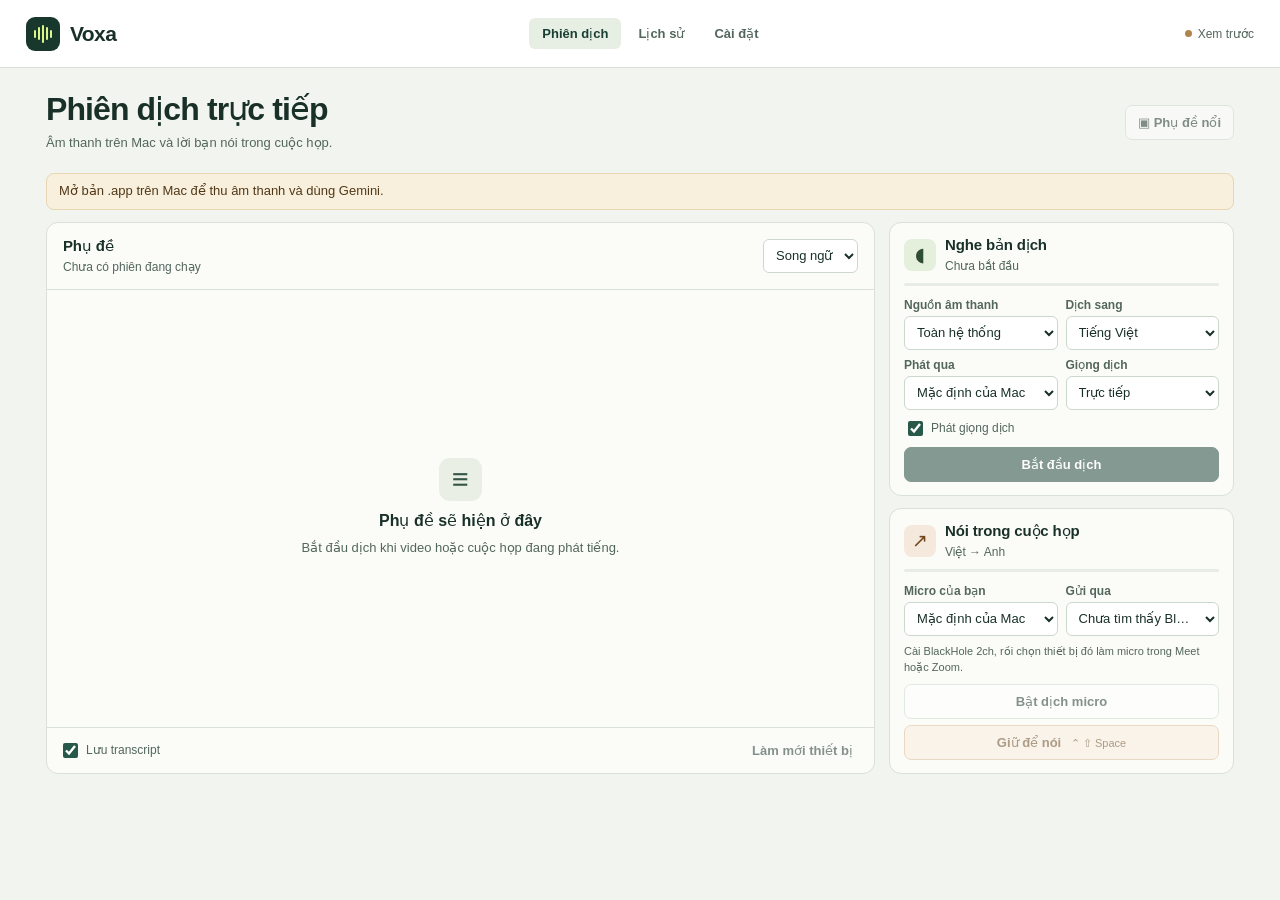
==== ui/index.html @ e797748f "Build Voxa macOS live interpreter with native audio routing" ====
<!doctype html>
<html lang="vi">
<head>
  <meta charset="utf-8">
  <meta name="viewport" content="width=device-width, initial-scale=1">
  <meta name="color-scheme" content="light">
  <title>Voxa</title>
  <link rel="icon" href="data:,">
  <link rel="stylesheet" href="style.css">
  <script src="app.js" defer></script>
</head>
<body>
  <header class="top">
    <div class="brand"><span class="mark" aria-hidden="true"><i></i><i></i><i></i><i></i><i></i></span><strong>Voxa</strong></div>
    <nav aria-label="Chế độ">
      <button class="nav" data-view="live" aria-current="page">Phiên dịch</button>
      <button class="nav" data-view="history">Lịch sử</button>
      <button class="nav" data-view="settings">Cài đặt</button>
    </nav>
    <span id="key-status" class="key-status" role="status">Đang kiểm tra Keychain</span>
  </header>
  <main>
    <section id="live" class="view">
      <div class="title-row">
        <div><h1>Phiên dịch trực tiếp</h1><p>Âm thanh trên Mac và lời bạn nói trong cuộc họp.</p></div>
        <button id="overlay" class="secondary" aria-pressed="false"><span aria-hidden="true">▣</span> Phụ đề nổi</button>
      </div>
      <div id="setup-banner" class="setup" hidden><span>Thêm Gemini API key để bắt đầu.</span><button data-view="settings" class="plain">Mở Cài đặt <span aria-hidden="true">→</span></button></div>
      <p id="message" class="message" role="status" hidden></p>
      <div class="workspace">
        <section class="captions">
          <div class="panel-heading">
            <div><h2>Phụ đề</h2><p id="caption-state">Chưa có phiên đang chạy</p></div>
            <label class="compact"><span class="sr-only">Nội dung phụ đề</span>
              <select id="caption-mode"><option value="both">Song ngữ</option><option value="translation">Bản dịch</option><option value="original">Lời gốc</option></select>
            </label>
          </div>
          <div id="lines" class="lines" role="log" aria-live="off" aria-label="Nội dung phụ đề">
            <div id="empty-caption" class="empty"><div class="caption-symbol" aria-hidden="true">≡</div><strong>Phụ đề sẽ hiện ở đây</strong><p>Bắt đầu dịch khi video hoặc cuộc họp đang phát tiếng.</p></div>
          </div>
          <div class="panel-footer"><label class="check"><input id="save-history" type="checkbox" checked> Lưu transcript</label><button class="plain" id="refresh">Làm mới thiết bị</button></div>
        </section>
        <aside class="controls" aria-label="Nguồn và đầu ra">
          <section class="control-card">
            <div class="control-title"><span class="lane-icon listen" aria-hidden="true">◖</span><div><h2>Nghe bản dịch</h2><p id="listen-status" role="status">Chưa bắt đầu</p></div></div>
            <meter id="listen-meter" min="0" max="1" value="0" aria-label="Mức tín hiệu tiếng hệ thống"></meter>
            <div class="field-row">
              <label>Nguồn âm thanh<select id="source"><option value="">Toàn hệ thống</option></select></label>
              <label>Dịch sang<select id="language"></select></label>
            </div>
            <div class="field-row">
              <label>Phát qua<select id="speaker"><option value="">Mặc định của Mac</option></select></label>
              <label>Giọng dịch<select id="listen-voice"><option value="">Trực tiếp</option><option>Kore</option><option>Puck</option><option>Charon</option><option>Aoede</option><option>Zephyr</option></select></label>
            </div>
            <label class="check sound"><input type="checkbox" id="listen-sound" checked> Phát giọng dịch</label>
            <button id="listen-toggle" class="primary full" type="button">Bắt đầu dịch</button>
          </section>
          <section class="control-card">
            <div class="control-title"><span class="lane-icon talk" aria-hidden="true">↗</span><div><h2>Nói trong cuộc họp</h2><p id="talk-status" role="status">Việt → Anh</p></div></div>
            <meter id="talk-meter" min="0" max="1" value="0" aria-label="Mức tín hiệu micro"></meter>
            <div class="field-row">
              <label>Micro của bạn<select id="microphone"><option value="">Mặc định của Mac</option></select></label>
              <label>Gửi qua<select id="blackhole"><option value="">Chưa tìm thấy BlackHole</option></select></label>
            </div>
            <div class="routing"><p class="hint" id="routing-hint">Cài BlackHole 2ch, rồi chọn thiết bị đó làm micro trong Meet hoặc Zoom.</p><button class="plain" id="test-blackhole" type="button" hidden>Phát âm thử</button></div>
            <button id="talk-toggle" class="secondary full" type="button">Bật dịch micro</button>
            <button id="talk-press" class="hold full" type="button" disabled>Giữ để nói <kbd>⌃ ⇧ Space</kbd></button>
          </section>
        </aside>
      </div>
    </section>
    <section id="history" class="view" hidden aria-labelledby="history-title">
      <div class="title-row"><div><h1 id="history-title">Lịch sử</h1><p>Transcript đã lưu trên Mac.</p></div><button class="secondary" id="reload-history">Làm mới</button></div>
      <p id="history-message" class="message" role="status" hidden></p>
      <div class="history-layout">
        <ul id="history-list" class="history-list" aria-label="Phiên đã lưu"></ul>
        <section class="history-detail">
          <div class="panel-heading"><h2 id="history-session-title">Chọn một phiên</h2></div>
          <div id="history-actions" class="history-actions" hidden>
            <label class="compact"><span class="sr-only">Định dạng xuất</span><select id="format"><option value="txt">TXT</option><option value="srt">SRT</option><option value="md">Markdown</option></select></label>
            <button class="secondary" id="export">Xuất transcript</button>
            <button class="secondary" id="summarize">Tóm tắt cuộc họp</button>
            <button class="plain danger" id="delete">Xóa</button>
          </div>
          <pre id="summary" class="summary" hidden></pre>
          <div id="history-lines" class="history-lines"></div>
        </section>
      </div>
    </section>
    <section id="settings" class="view" hidden aria-labelledby="settings-title">
      <div class="title-row"><div><h1 id="settings-title">Cài đặt</h1><p>Kết nối Gemini và chọn cách dùng micro.</p></div></div>
      <p id="settings-message" class="message" role="status" hidden></p>
      <div class="settings-grid">
        <section class="control-card settings-card">
          <h2>Gemini API</h2>
          <p>Key được lưu trong macOS Keychain. Gemini nhận âm thanh để dịch và nhận transcript khi bạn yêu cầu tóm tắt.</p>
          <form id="key-form">
            <label>Gemini API key<input type="password" id="key" required autocomplete="off" spellcheck="false" placeholder="Dán key của bạn"></label>
            <div class="group"><button class="primary" type="submit">Lưu API key</button><button class="plain danger" id="forget-key" type="button">Xóa key</button></div>
          </form>
        </section>
        <section class="control-card settings-card">
          <h2>Trợ lý giọng nói</h2>
          <p id="assistant-status" role="status">Phản hồi qua loa hoặc tai nghe đã chọn ở Phiên dịch.</p>
          <button id="assistant-toggle" class="secondary full">Bật trợ lý</button>
          <button id="assistant-press" class="hold full" disabled>Giữ để nói với trợ lý</button>
          <div id="assistant-lines" class="assistant-lines" aria-live="polite"></div>
        </section>
      </div>
    </section>
  </main>
</body>
</html>
---- ui/style.css ----
:root {
  font-family: -apple-system, BlinkMacSystemFont, "Helvetica Neue", sans-serif;
  color: #193029;
  background: #f2f4ef;
  font-synthesis: none;
  color-scheme: light;
  --ink: #193029;
  --sub: #53665c;
  --edge: #d9e1d8;
  --surface: #fbfcf8;
  --forest: #193f34;
  --focus: #496d25;
}
* { box-sizing: border-box; }
[hidden] { display: none !important; }
body { margin: 0; min-width: 320px; }
button, input, select { font: inherit; color: inherit; }
button { cursor: pointer; }
button:disabled { opacity: .52; cursor: not-allowed; }
button:focus-visible, select:focus-visible, input:focus-visible { outline: 2px solid var(--focus); outline-offset: 2px; }
h1,h2,p { margin: 0; }
.sr-only { position: absolute; width: 1px; height: 1px; padding: 0; margin: -1px; overflow: hidden; clip: rect(0,0,0,0); white-space: nowrap; border: 0; }
.top { min-height: 68px; padding: 12px 26px; background: #fff; border-bottom: 1px solid var(--edge); display: flex; align-items: center; justify-content: space-between; gap: 16px; }
.brand { display: flex; align-items: center; gap: 10px; font-size: 21px; letter-spacing: -.6px; }
.mark { background: #19382d; width: 34px; height: 34px; border-radius: 9px; display: flex; align-items: center; justify-content: center; gap: 2px; }
.mark i { display: block; width: 2px; height: 8px; border-radius: 4px; background: #ddf68a; }
.mark i:nth-child(2), .mark i:nth-child(4) { height: 13px; }
.mark i:nth-child(3) { height: 18px; }
nav { display: flex; gap: 4px; }
.nav, .plain { border: 0; background: transparent; padding: 7px 9px; border-radius: 6px; font-size: 13px; font-weight: 600; }
.nav { padding: 8px 13px; color: var(--sub); }
.nav[aria-current="page"] { background: #e7efe5; color: var(--forest); }
.nav:hover, .plain:hover { background: #edf2eb; }
.key-status { color: var(--sub); font-size: 12px; white-space: nowrap; display: flex; align-items: center; gap: 6px; }
.key-status::before { content: ""; width: 7px; height: 7px; border-radius: 50%; background: #b0844d; }
.key-status[data-ready="true"]::before { background: #4f8551; }
main { max-width: 1240px; margin: 0 auto; padding: 24px 26px 30px; }
.title-row { display: flex; justify-content: space-between; align-items: center; gap: 14px; margin: 0 0 20px; }
h1 { font-size: clamp(22px,3.5vw,32px); letter-spacing: -.9px; line-height: 1.12; }
h2 { font-size: 15px; letter-spacing: -.15px; }
.title-row p { margin-top: 6px; color: var(--sub); font-size: 13px; line-height: 1.45; }
.primary, .secondary, .hold { min-height: 35px; border-radius: 7px; padding: 7px 12px; font-size: 13px; font-weight: 650; }
.primary { background: var(--forest); color: #fff; border: 1px solid var(--forest); }
.primary:hover:not(:disabled) { background: #245645; }
.secondary { background: #fff; border: 1px solid #cbd8cd; }
.secondary:hover:not(:disabled) { background: #eef4eb; }
.secondary[aria-pressed="true"] { background: #e7efdf; }
.full { display: block; width: 100%; }
.setup, .message { color: #513818; background: #f8f0dd; border: 1px solid #e7d6b1; border-radius: 8px; padding: 8px 12px; margin-bottom: 12px; font-size: 13px; line-height: 1.45; }
.setup { display: flex; align-items: center; justify-content: space-between; gap: 10px; }
.setup .plain { color: #513818; }
.workspace { display: grid; grid-template-columns: minmax(0, 1fr) minmax(300px, 345px); align-items: stretch; gap: 14px; }
.captions, .control-card, .history-detail, .history-list { background: var(--surface); border: 1px solid var(--edge); border-radius: 12px; min-width: 0; }
.captions { display: flex; flex-direction: column; min-height: 510px; overflow: hidden; }
.panel-heading { display: flex; justify-content: space-between; align-items: center; gap: 8px; padding: 14px 16px; border-bottom: 1px solid var(--edge); }
.panel-heading p, .control-title p { color: var(--sub); font-size: 12px; margin-top: 4px; line-height: 1.35; overflow-wrap: anywhere; }
select, input[type=password] { display: block; border: 1px solid #cbd8cd; border-radius: 6px; background: white; min-height: 34px; padding: 5px 8px; font-size: 13px; width: 100%; }
select { text-overflow: ellipsis; }
.compact select { width: auto; }
.lines { height: max(346px, calc(100vh - 360px)); overflow-y: auto; padding: 0 16px; flex: 1; scrollbar-color: #bdc8be transparent; }
.empty { min-height: 310px; height: 100%; display: grid; place-content: center; justify-items: center; text-align: center; gap: 8px; padding: 12px; }
.empty p { color: var(--sub); font-size: 13px; line-height: 1.5; }
.caption-symbol { background: #e9efe5; border-radius: 11px; color: #345446; width: 43px; height: 43px; display: grid; place-content: center; font-size: 29px; margin-bottom: 2px; }
.line { padding: 12px 0; border-bottom: 1px solid #e7ece5; overflow-wrap: anywhere; }
.line:last-child { border-bottom: 0; }
.line small { color: var(--sub); font-size: 11px; display: block; margin-bottom: 4px; }
.line p { font-size: 14px; line-height: 1.45; }
.line.translation p { font-size: 16px; font-weight: 650; }
.line.partial p { opacity: .74; }
.line.talk small { color: #83501f; }
.panel-footer { display: flex; justify-content: space-between; align-items: center; gap: 8px; padding: 8px 12px; border-top: 1px solid var(--edge); }
.check { color: var(--sub); font-size: 12px; display: flex; align-items: center; gap: 5px; }
input[type=checkbox] { accent-color: #28584a; width: 15px; height: 15px; }
.controls { display: grid; gap: 12px; align-content: start; }
.control-card { padding: 13px 14px; }
.control-title { display: flex; align-items: center; gap: 9px; }
.lane-icon { border-radius: 8px; width: 32px; height: 32px; flex: 0 0 32px; display: grid; place-content: center; font-size: 19px; }
.lane-icon.listen { background: #e4efdc; color: #2e4d32; }
.lane-icon.talk { background: #f4e9dc; color: #714519; }
meter { display: block; width: 100%; height: 6px; margin: 8px 0 10px; }
meter::-webkit-meter-bar { background: #e7ede4; border: 0; border-radius: 4px; }
meter::-webkit-meter-optimum-value { background: #49966e; border-radius: 4px; }
.field-row { display: grid; grid-template-columns: 1fr 1fr; gap: 8px; margin: 0 0 8px; }
.field-row label, .settings-card label { font-size: 12px; color: var(--sub); font-weight: 600; min-width: 0; }
.field-row select, .settings-card input { margin-top: 4px; color: var(--ink); font-weight: 450; }
.sound { margin: 0 0 8px; }
.hold { margin-top: 6px; border: 1px solid #d9b992; background: #f8ecde; color: #69441f; user-select: none; touch-action: none; }
.hold[data-pressed="true"] { background: #834c24; color: #fff; }
kbd { font-size: 11px; font-family: inherit; margin-left: 6px; font-weight: 500; }
.hint { color: var(--sub); font-size: 11px; line-height: 1.45; margin-bottom: 8px; }
.routing { display: flex; align-items: baseline; gap: 6px; }
.routing .plain { flex-shrink: 0; padding: 3px 4px; font-size: 11px; }
.history-layout { display: grid; grid-template-columns: minmax(190px, 1fr) minmax(0, 2fr); gap: 14px; }
.history-list { list-style: none; padding: 7px; margin: 0; align-self: start; }
.history-list button { width: 100%; text-align: left; padding: 10px; background: transparent; border: 0; border-radius: 8px; }
.history-list button:hover, .history-list button[aria-current="true"] { background: #eaf0e6; }
.history-list strong, .history-list small { display: block; font-size: 12px; overflow-wrap: anywhere; }
.history-list small { color: var(--sub); margin-top: 4px; }
.history-list .placeholder { color: var(--sub); font-size: 13px; padding: 10px; }
.history-detail { min-height: 360px; }
.history-actions { display: flex; gap: 7px; flex-wrap: wrap; padding: 10px 14px; }
.history-lines, .assistant-lines { padding: 0 14px; }
.history-lines { max-height: 55vh; overflow: auto; }
.summary { background: #ecf2e7; color: var(--ink); margin: 4px 14px; padding: 14px; font: inherit; font-size: 13px; white-space: pre-wrap; overflow-wrap: anywhere; max-height: 45vh; overflow: auto; }
.danger { color: #825136; }
.settings-grid { display: grid; grid-template-columns: repeat(2,minmax(0,1fr)); gap: 14px; }
.settings-card { padding: 17px; }
.settings-card p { font-size: 13px; line-height: 1.5; color: var(--sub); margin: 8px 0 12px; }
.settings-card .group { margin-top: 12px; display: flex; gap: 8px; }
.assistant-lines { max-height: 44vh; overflow: auto; margin-top: 10px; }
.overlay { background: #152b24; color: #eff6ef; min-height: 100vh; display: grid; align-content: center; text-align: center; }
.overlay-lines { padding: 12px 20px; }
.overlay p { overflow-wrap: anywhere; line-height: 1.35; display: -webkit-box; -webkit-line-clamp: 2; -webkit-box-orient: vertical; overflow: hidden; }
#overlay-original { color: #c4d6c9; font-size: 14px; margin-bottom: 4px; }
#overlay-translation { font-size: clamp(16px, 3.5vw, 23px); font-weight: 650; }
@media(max-width: 680px) {
  .top { padding: 10px 15px; gap: 8px; flex-wrap: wrap; }
  main { padding: 16px; }
  .nav { padding: 7px; }
  .key-status { margin-left: auto; }
  .workspace, .settings-grid, .history-layout { grid-template-columns: 1fr; }
  .captions { min-height: 260px; }
  .lines { height: 240px; }
  .empty { min-height: 195px; }
}
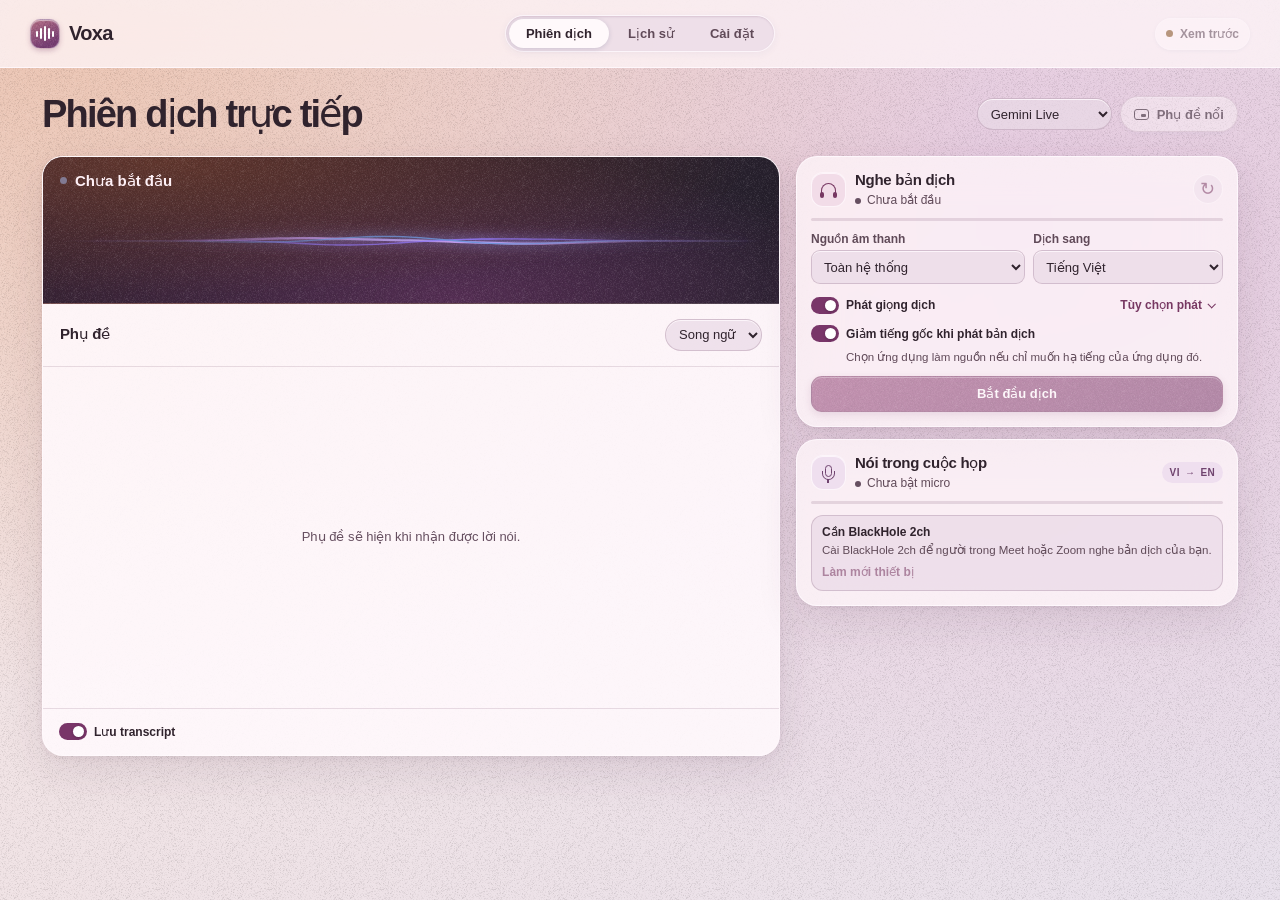
==== commit 03764c22: "feat: ship Voxa live translation and meeting audio workflows" ====
--- a/ui/index.html
+++ b/ui/index.html
@@ -3,74 +3,162 @@
 <head>
   <meta charset="utf-8">
   <meta name="viewport" content="width=device-width, initial-scale=1">
-  <meta name="color-scheme" content="light">
+  <meta name="color-scheme" content="light dark">
   <title>Voxa</title>
   <link rel="icon" href="data:,">
   <link rel="stylesheet" href="style.css">
+  <script src="voice.js" defer></script>
   <script src="app.js" defer></script>
 </head>
-<body>
-  <header class="top">
-    <div class="brand"><span class="mark" aria-hidden="true"><i></i><i></i><i></i><i></i><i></i></span><strong>Voxa</strong></div>
-    <nav aria-label="Chế độ">
+<body class="studio">
+  <header class="top" data-tauri-drag-region>
+    <div class="brand" data-tauri-drag-region><span class="mark" aria-hidden="true"><i></i><i></i><i></i><i></i><i></i></span><strong>Voxa</strong></div>
+    <nav class="segments" aria-label="Điều hướng chính">
       <button class="nav" data-view="live" aria-current="page">Phiên dịch</button>
       <button class="nav" data-view="history">Lịch sử</button>
       <button class="nav" data-view="settings">Cài đặt</button>
     </nav>
-    <span id="key-status" class="key-status" role="status">Đang kiểm tra Keychain</span>
+    <button id="key-status" class="key-status" data-key-settings type="button">Đang kiểm tra Gemini</button>
   </header>
   <main>
-    <section id="live" class="view">
+    <section id="live" class="view" aria-labelledby="live-title">
       <div class="title-row">
-        <div><h1>Phiên dịch trực tiếp</h1><p>Âm thanh trên Mac và lời bạn nói trong cuộc họp.</p></div>
-        <button id="overlay" class="secondary" aria-pressed="false"><span aria-hidden="true">▣</span> Phụ đề nổi</button>
-      </div>
-      <div id="setup-banner" class="setup" hidden><span>Thêm Gemini API key để bắt đầu.</span><button data-view="settings" class="plain">Mở Cài đặt <span aria-hidden="true">→</span></button></div>
+        <h1 id="live-title" tabindex="-1">Phiên dịch trực tiếp</h1>
+        <div class="live-actions">
+          <label class="compact"><span class="sr-only">Model dịch</span>
+            <select id="speech-provider"><option value="gemini">Gemini Live</option><option value="soniox">Soniox · stt-rt-v6</option></select>
+          </label>
+          <button id="overlay" class="secondary overlay-action" aria-pressed="false"><span class="icon-window" aria-hidden="true"></span> Phụ đề nổi</button>
+        </div>
+      </div>
       <p id="message" class="message" role="status" hidden></p>
       <div class="workspace">
-        <section class="captions">
+        <section class="captions" aria-labelledby="captions-title">
+          <div class="voice-stage" id="voice-stage" data-mode="idle">
+            <div class="voice-stage-top">
+              <div class="voice-state" role="status"><span class="voice-dot" aria-hidden="true"></span><span id="voice-status">Chưa bắt đầu</span></div>
+              <span id="voice-channel" class="voice-channel" hidden></span>
+            </div>
+            <canvas id="voice-canvas" class="voice-canvas" aria-hidden="true"></canvas>
+            <div class="voice-stage-bottom" id="voice-actions" hidden>
+              <button id="talk-press" class="hold" type="button" hidden disabled>
+                <span class="lane-icon talk" aria-hidden="true"><i></i></span>
+                <span id="talk-hold-label">Giữ để nói</span>
+                <kbd>⌃ ⇧ Space</kbd>
+              </button>
+            </div>
+          </div>
           <div class="panel-heading">
-            <div><h2>Phụ đề</h2><p id="caption-state">Chưa có phiên đang chạy</p></div>
+            <h2 id="captions-title">Phụ đề</h2>
             <label class="compact"><span class="sr-only">Nội dung phụ đề</span>
               <select id="caption-mode"><option value="both">Song ngữ</option><option value="translation">Bản dịch</option><option value="original">Lời gốc</option></select>
             </label>
           </div>
           <div id="lines" class="lines" role="log" aria-live="off" aria-label="Nội dung phụ đề">
-            <div id="empty-caption" class="empty"><div class="caption-symbol" aria-hidden="true">≡</div><strong>Phụ đề sẽ hiện ở đây</strong><p>Bắt đầu dịch khi video hoặc cuộc họp đang phát tiếng.</p></div>
-          </div>
-          <div class="panel-footer"><label class="check"><input id="save-history" type="checkbox" checked> Lưu transcript</label><button class="plain" id="refresh">Làm mới thiết bị</button></div>
-        </section>
-        <aside class="controls" aria-label="Nguồn và đầu ra">
-          <section class="control-card">
-            <div class="control-title"><span class="lane-icon listen" aria-hidden="true">◖</span><div><h2>Nghe bản dịch</h2><p id="listen-status" role="status">Chưa bắt đầu</p></div></div>
+            <div id="empty-caption" class="empty">
+              <p id="empty-description">Phụ đề sẽ hiện khi nhận được lời nói.</p>
+            </div>
+          </div>
+          <div class="panel-footer"><label class="switch"><input id="save-history" type="checkbox" checked> Lưu transcript</label></div>
+        </section>
+        <aside class="controls" aria-label="Điều khiển âm thanh">
+          <section id="listen-card" class="control-card lane" aria-labelledby="listen-title">
+            <div class="control-title">
+              <span class="lane-icon listen" aria-hidden="true"><i></i></span>
+              <div><h2 id="listen-title">Nghe bản dịch</h2><p id="listen-status" class="lane-status" role="status">Chưa bắt đầu</p></div>
+              <button class="icon-button" id="refresh" type="button" aria-label="Làm mới thiết bị" title="Làm mới thiết bị">↻</button>
+            </div>
             <meter id="listen-meter" min="0" max="1" value="0" aria-label="Mức tín hiệu tiếng hệ thống"></meter>
             <div class="field-row">
               <label>Nguồn âm thanh<select id="source"><option value="">Toàn hệ thống</option></select></label>
               <label>Dịch sang<select id="language"></select></label>
             </div>
-            <div class="field-row">
-              <label>Phát qua<select id="speaker"><option value="">Mặc định của Mac</option></select></label>
-              <label>Giọng dịch<select id="listen-voice"><option value="">Trực tiếp</option><option>Kore</option><option>Puck</option><option>Charon</option><option>Aoede</option><option>Zephyr</option></select></label>
-            </div>
-            <label class="check sound"><input type="checkbox" id="listen-sound" checked> Phát giọng dịch</label>
+            <div class="sound-row">
+              <label class="switch"><input type="checkbox" id="listen-sound" checked> Phát giọng dịch</label>
+              <button class="plain disclosure" id="playback-toggle" type="button" aria-expanded="false" aria-controls="playback-options">Tùy chọn phát <span aria-hidden="true"></span></button>
+            </div>
+            <div class="duck-option">
+              <label class="switch"><input type="checkbox" id="duck-original" aria-describedby="duck-help" checked> Giảm tiếng gốc khi phát bản dịch</label>
+              <p class="hint" id="duck-help">Chọn ứng dụng làm nguồn nếu chỉ muốn hạ tiếng của ứng dụng đó.</p>
+            </div>
+            <div class="reveal" id="playback-options" hidden>
+              <div class="field-row">
+                <label>Phát qua<select id="speaker"><option value="">Mặc định của Mac</option></select></label>
+                <label>Giọng dịch<select id="listen-voice"><option value="">Trực tiếp · Độ trễ thấp</option><optgroup label="Gemini" id="listen-gemini"><option>Kore</option><option>Puck</option><option>Charon</option><option>Aoede</option><option>Zephyr</option></optgroup><optgroup label="VieNeu-TTS · Trên Mac" id="listen-local" hidden></optgroup></select></label>
+              </div>
+              <button class="plain" id="listen-preview" type="button" hidden>Nghe thử giọng</button>
+              <button class="plain" id="test-listen-ducking" type="button" aria-describedby="duck-test-result">Thử giảm tiếng gốc</button>
+              <p class="hint" id="duck-test-result" role="status" hidden></p>
+              <p class="hint" id="listen-route" hidden></p>
+              <p class="hint" id="listen-latency" role="status" hidden></p>
+            </div>
             <button id="listen-toggle" class="primary full" type="button">Bắt đầu dịch</button>
           </section>
-          <section class="control-card">
-            <div class="control-title"><span class="lane-icon talk" aria-hidden="true">↗</span><div><h2>Nói trong cuộc họp</h2><p id="talk-status" role="status">Việt → Anh</p></div></div>
+          <section id="talk-card" class="control-card lane" aria-labelledby="talk-title">
+            <div class="control-title">
+              <span class="lane-icon talk" aria-hidden="true"><i></i></span>
+              <div><h2 id="talk-title">Nói trong cuộc họp</h2><p id="talk-status" class="lane-status" role="status">Chưa bật micro</p></div>
+              <span class="direction" aria-label="Tiếng Việt sang tiếng Anh">VI <span aria-hidden="true">→</span> EN</span>
+            </div>
             <meter id="talk-meter" min="0" max="1" value="0" aria-label="Mức tín hiệu micro"></meter>
-            <div class="field-row">
-              <label>Micro của bạn<select id="microphone"><option value="">Mặc định của Mac</option></select></label>
-              <label>Gửi qua<select id="blackhole"><option value="">Chưa tìm thấy BlackHole</option></select></label>
-            </div>
-            <div class="routing"><p class="hint" id="routing-hint">Cài BlackHole 2ch, rồi chọn thiết bị đó làm micro trong Meet hoặc Zoom.</p><button class="plain" id="test-blackhole" type="button" hidden>Phát âm thử</button></div>
-            <button id="talk-toggle" class="secondary full" type="button">Bật dịch micro</button>
-            <button id="talk-press" class="hold full" type="button" disabled>Giữ để nói <kbd>⌃ ⇧ Space</kbd></button>
+            <div class="route-empty" id="route-empty">
+              <strong id="route-state">Đang kiểm tra BlackHole</strong>
+              <p id="route-help">Voxa dùng BlackHole để gửi tiếng Anh vào Meet hoặc Zoom.</p>
+              <button class="plain" id="routing-refresh" type="button">Làm mới thiết bị</button>
+            </div>
+            <div id="talk-route" hidden>
+              <p id="talk-device-summary" class="device-summary"></p>
+              <p class="hint route-warning" id="route-warning" role="status" hidden></p>
+              <button id="talk-toggle" class="primary full" type="button">Bật dịch micro</button>
+              <details class="meeting-options meeting-diagnostics" id="meeting-diagnostics">
+                <summary>Kiểm tra âm thanh và độ trễ</summary>
+                <div class="meeting-tests">
+                  <button class="secondary" id="test-microphone" type="button">Thử micro</button>
+                  <button class="secondary" id="test-loopback" type="button">Nghe lại BlackHole</button>
+                  <button class="plain" id="test-blackhole" type="button">Gửi âm thử</button>
+                </div>
+                <p id="meeting-test-result" class="hint" role="status" hidden></p>
+                <div class="latency" aria-labelledby="latency-title">
+                  <h3 id="latency-title">Thả phím đến lúc phát</h3>
+                  <dl>
+                    <div><dt>Gemini · Trực tiếp</dt><dd id="latency-gemini" aria-label="Chưa có số đo">—</dd></div>
+                    <div><dt>Soniox · Adrian</dt><dd id="latency-soniox" aria-label="Chưa có số đo">—</dd></div>
+                    <div><dt>VieNeu-TTS</dt><dd id="latency-vieneu" aria-label="Chưa có số đo">—</dd></div>
+                  </dl>
+                  <p id="latency-breakdown" class="hint" hidden></p>
+                  <p class="hint">Lượt gần nhất của mỗi giọng, đo đến ngõ ra BlackHole trên Mac.</p>
+                  <span id="latency-announcement" class="sr-only" role="status"></span>
+                </div>
+                <p class="hint">Thử trước khi vào họp. Hai tiếng bíp thu từ BlackHole sẽ phát lại qua loa hoặc tai nghe.</p>
+              </details>
+              <details class="meeting-options" id="meeting-setup">
+                <summary>Thiết bị, giọng và chống vọng</summary>
+                <div class="field-row">
+                  <label>Micro của bạn<select id="microphone"><option value="">Mặc định của Mac</option></select></label>
+                  <label>Gửi qua<select id="blackhole"></select></label>
+                </div>
+                <div id="talk-voices" class="field-row" hidden>
+                  <label>Giọng tiếng Anh<select id="talk-voice"><option value="">Trực tiếp · Gemini</option><optgroup label="VieNeu-TTS · Trên Mac" id="talk-local"></optgroup></select></label>
+                  <button class="plain" id="talk-preview" type="button" hidden>Nghe thử giọng</button>
+                </div>
+                <label class="meeting-setting">Độ nhạy micro
+                  <select id="mic-sensitivity">
+                    <option value="sensitive">Nhạy · nói nhỏ</option>
+                    <option value="balanced" selected>Cân bằng</option>
+                    <option value="noisy">Lọc nền mạnh hơn</option>
+                  </select>
+                </label>
+                <label class="switch"><input id="quiet-listen" type="checkbox" checked> Tạm tắt tiếng chiều nghe trong lượt nói</label>
+                <p class="hint">Trong Meet hoặc Zoom, chọn BlackHole làm micro và tai nghe làm loa.</p>
+                <p class="hint">Chọn loa nghe lại ở <button type="button" class="plain inline-action" id="choose-monitor">Tùy chọn phát</button>.</p>
+              </details>
+            </div>
           </section>
         </aside>
       </div>
     </section>
     <section id="history" class="view" hidden aria-labelledby="history-title">
-      <div class="title-row"><div><h1 id="history-title">Lịch sử</h1><p>Transcript đã lưu trên Mac.</p></div><button class="secondary" id="reload-history">Làm mới</button></div>
+      <div class="title-row"><div><h1 id="history-title" tabindex="-1">Lịch sử</h1><p>Transcript đã lưu trên Mac.</p></div><button class="secondary" id="reload-history">Làm mới</button></div>
       <p id="history-message" class="message" role="status" hidden></p>
       <div class="history-layout">
         <ul id="history-list" class="history-list" aria-label="Phiên đã lưu"></ul>
@@ -87,10 +175,48 @@
         </section>
       </div>
     </section>
+    <dialog id="history-delete-dialog" class="history-delete-dialog" aria-labelledby="history-delete-title" aria-describedby="history-delete-description">
+      <form method="dialog">
+        <h2 id="history-delete-title">Xóa phiên đã lưu?</h2>
+        <p id="history-delete-preview" class="history-delete-preview"></p>
+        <p id="history-delete-description">Transcript của phiên này sẽ bị xóa khỏi Mac.</p>
+        <div class="history-delete-actions">
+          <button class="secondary" value="cancel" autofocus>Hủy</button>
+          <button class="secondary danger" value="delete">Xóa phiên</button>
+        </div>
+      </form>
+    </dialog>
     <section id="settings" class="view" hidden aria-labelledby="settings-title">
-      <div class="title-row"><div><h1 id="settings-title">Cài đặt</h1><p>Kết nối Gemini và chọn cách dùng micro.</p></div></div>
+      <div class="title-row"><div><h1 id="settings-title" tabindex="-1">Cài đặt</h1><p>Giọng dịch, kết nối Gemini và trợ lý.</p></div></div>
       <p id="settings-message" class="message" role="status" hidden></p>
       <div class="settings-grid">
+        <section class="control-card settings-card vieneu-card" aria-labelledby="vieneu-title">
+          <div class="vieneu-heading">
+            <div><h2 id="vieneu-title">VieNeu-TTS</h2><p id="vieneu-status" role="status">Đang kiểm tra bộ giọng trên Mac…</p></div>
+            <button class="secondary" id="vieneu-refresh" type="button">Làm mới giọng</button>
+          </div>
+          <p id="vieneu-missing" hidden>Chạy <code>./scripts/install-vieneu.sh</code> từ thư mục dự án, rồi bấm Làm mới giọng.</p>
+          <div id="vieneu-settings" class="vieneu-settings" hidden>
+            <div class="vieneu-lane">
+              <h3>Nghe bản dịch</h3>
+              <label>Dịch sang
+                <select id="vieneu-language">
+                  <option value="" disabled>Chọn ngôn ngữ</option>
+                  <option value="vi">Tiếng Việt</option>
+                  <option value="en">Tiếng Anh</option>
+                </select>
+              </label>
+              <label>Giọng chiều nghe<select id="vieneu-listen"></select></label>
+              <button class="secondary" id="vieneu-listen-preview" type="button">Nghe thử</button>
+            </div>
+            <div class="vieneu-lane">
+              <h3>Nói trong cuộc họp</h3>
+              <label>Giọng tiếng Anh<select id="vieneu-talk"></select></label>
+              <button class="secondary" id="vieneu-talk-preview" type="button">Nghe thử</button>
+            </div>
+          </div>
+          <p id="vieneu-preview-result" role="status" hidden></p>
+        </section>
         <section class="control-card settings-card">
           <h2>Gemini API</h2>
           <p>Key được lưu trong macOS Keychain. Gemini nhận âm thanh để dịch và nhận transcript khi bạn yêu cầu tóm tắt.</p>
@@ -98,6 +224,16 @@
             <label>Gemini API key<input type="password" id="key" required autocomplete="off" spellcheck="false" placeholder="Dán key của bạn"></label>
             <div class="group"><button class="primary" type="submit">Lưu API key</button><button class="plain danger" id="forget-key" type="button">Xóa key</button></div>
           </form>
+          <button class="secondary" id="check-gemini" type="button">Kiểm tra kết nối Live</button>
+        </section>
+        <section class="control-card settings-card">
+          <h2>Soniox API</h2>
+          <p>Nhập key từ Soniox Console cho phụ đề và giọng dịch. Voxa lưu key trong macOS Keychain.</p>
+          <form id="soniox-key-form">
+            <label>Soniox API key<input type="password" id="soniox-key" required autocomplete="off" spellcheck="false" placeholder="Dán key của bạn"></label>
+            <div class="group"><button class="primary" type="submit">Lưu key Soniox</button><button class="plain danger" id="forget-soniox" type="button">Xóa key</button></div>
+          </form>
+          <button class="secondary" id="check-soniox" type="button">Kiểm tra kết nối Soniox</button>
         </section>
         <section class="control-card settings-card">
           <h2>Trợ lý giọng nói</h2>
--- a/ui/style.css
+++ b/ui/style.css
@@ -1,125 +1,409 @@
 :root {
   font-family: -apple-system, BlinkMacSystemFont, "Helvetica Neue", sans-serif;
-  color: #193029;
-  background: #f2f4ef;
+  color-scheme: light dark;
   font-synthesis: none;
-  color-scheme: light;
-  --ink: #193029;
-  --sub: #53665c;
-  --edge: #d9e1d8;
-  --surface: #fbfcf8;
-  --forest: #193f34;
-  --focus: #496d25;
-}
-* { box-sizing: border-box; }
+  color: var(--ink);
+  background: var(--base);
+  --grain: url("grain.png");
+  --ink: #30232d;
+  --muted: #604a58;
+  --quiet: #664f60;
+  --base: #eee3e9;
+  --glass: rgb(255 247 250 / 77%);
+  --surface: rgb(255 249 252 / 90%);
+  --rim: rgb(255 250 253 / 84%);
+  --edge: rgb(99 57 88 / 20%);
+  --line: rgb(99 57 88 / 15%);
+  --field: rgb(234 219 231 / 73%);
+  --field-solid: #f5eaf1;
+  --hover: rgb(150 78 121 / 11%);
+  --active: #fff9fb;
+  --accent: #773862;
+  --accent-fill: #793669;
+  --accent-bright: #944677;
+  --accent-tint: #f2dce8;
+  --violet: #70446f;
+  --violet-tint: #efdfef;
+  --green: #17684d;
+  --amber: #82501e;
+  --danger: #9b3d4c;
+  --alert: #f7e8d9;
+  --alert-ink: #75491f;
+  --shadow: 0 15px 42px rgb(76 40 64 / 11%), 0 2px 6px rgb(63 32 50 / 6%);
+  --chrome: rgb(253 244 247 / 80%);
+  --wallpaper: radial-gradient(ellipse at 4% 4%, #ebc4b2, transparent 54%),
+               radial-gradient(ellipse at 79% 25%, #e4c8de, transparent 69%),
+               linear-gradient(125deg, #f4e4e2, #e8e0eb);
+}
+
+@media (prefers-color-scheme: dark) {
+  :root {
+    --ink: #faf3f6;
+    --muted: #d1bdc8;
+    --quiet: #c3aeba;
+    --base: #2c242c;
+    --glass: rgb(39 29 37 / 86%);
+    --surface: #281f28;
+    --rim: rgb(249 215 233 / 16%);
+    --edge: rgb(235 194 218 / 20%);
+    --line: rgb(235 194 218 / 14%);
+    --field: rgb(224 172 201 / 12%);
+    --field-solid: #433340;
+    --hover: rgb(226 161 197 / 16%);
+    --active: #50364b;
+    --accent: #f2bdde;
+    --accent-fill: #793669;
+    --accent-bright: #984c7c;
+    --accent-tint: #472b40;
+    --violet: #e8c4eb;
+    --violet-tint: #48324c;
+    --green: #8edabc;
+    --amber: #ffcc97;
+    --danger: #ffadb8;
+    --alert: #49352b;
+    --alert-ink: #ffdab6;
+    --shadow: 0 12px 36px rgb(20 9 15 / 27%);
+    --chrome: rgb(39 28 36 / 90%);
+    --wallpaper: radial-gradient(ellipse at 0% 8%, #563325, transparent 54%),
+                 radial-gradient(ellipse at 63% 20%, #502c48, transparent 70%),
+                 linear-gradient(124deg, #3a2830, #2b262e);
+  }
+}
+
+*, *::before, *::after { box-sizing: border-box; }
 [hidden] { display: none !important; }
 body { margin: 0; min-width: 320px; }
 button, input, select { font: inherit; color: inherit; }
 button { cursor: pointer; }
-button:disabled { opacity: .52; cursor: not-allowed; }
-button:focus-visible, select:focus-visible, input:focus-visible { outline: 2px solid var(--focus); outline-offset: 2px; }
-h1,h2,p { margin: 0; }
+button:disabled { opacity: .55; cursor: not-allowed; }
+button:focus-visible, select:focus-visible, input:focus-visible, [tabindex="0"]:focus-visible {
+  outline: 2px solid var(--accent);
+  outline-offset: 3px;
+}
+h1, h2, p { margin: 0; }
+h1:focus { outline: none; }
 .sr-only { position: absolute; width: 1px; height: 1px; padding: 0; margin: -1px; overflow: hidden; clip: rect(0,0,0,0); white-space: nowrap; border: 0; }
-.top { min-height: 68px; padding: 12px 26px; background: #fff; border-bottom: 1px solid var(--edge); display: flex; align-items: center; justify-content: space-between; gap: 16px; }
-.brand { display: flex; align-items: center; gap: 10px; font-size: 21px; letter-spacing: -.6px; }
-.mark { background: #19382d; width: 34px; height: 34px; border-radius: 9px; display: flex; align-items: center; justify-content: center; gap: 2px; }
-.mark i { display: block; width: 2px; height: 8px; border-radius: 4px; background: #ddf68a; }
-.mark i:nth-child(2), .mark i:nth-child(4) { height: 13px; }
-.mark i:nth-child(3) { height: 18px; }
-nav { display: flex; gap: 4px; }
-.nav, .plain { border: 0; background: transparent; padding: 7px 9px; border-radius: 6px; font-size: 13px; font-weight: 600; }
-.nav { padding: 8px 13px; color: var(--sub); }
-.nav[aria-current="page"] { background: #e7efe5; color: var(--forest); }
-.nav:hover, .plain:hover { background: #edf2eb; }
-.key-status { color: var(--sub); font-size: 12px; white-space: nowrap; display: flex; align-items: center; gap: 6px; }
-.key-status::before { content: ""; width: 7px; height: 7px; border-radius: 50%; background: #b0844d; }
-.key-status[data-ready="true"]::before { background: #4f8551; }
-main { max-width: 1240px; margin: 0 auto; padding: 24px 26px 30px; }
-.title-row { display: flex; justify-content: space-between; align-items: center; gap: 14px; margin: 0 0 20px; }
-h1 { font-size: clamp(22px,3.5vw,32px); letter-spacing: -.9px; line-height: 1.12; }
-h2 { font-size: 15px; letter-spacing: -.15px; }
-.title-row p { margin-top: 6px; color: var(--sub); font-size: 13px; line-height: 1.45; }
-.primary, .secondary, .hold { min-height: 35px; border-radius: 7px; padding: 7px 12px; font-size: 13px; font-weight: 650; }
-.primary { background: var(--forest); color: #fff; border: 1px solid var(--forest); }
-.primary:hover:not(:disabled) { background: #245645; }
-.secondary { background: #fff; border: 1px solid #cbd8cd; }
-.secondary:hover:not(:disabled) { background: #eef4eb; }
-.secondary[aria-pressed="true"] { background: #e7efdf; }
+
+.studio { min-height: 100vh; min-height: 100dvh; background: var(--grain), var(--wallpaper); background-attachment: fixed; }
+.top {
+  position: sticky;
+  top: 0;
+  z-index: 2;
+  min-height: 68px;
+  padding: 10px clamp(16px, 3vw, 30px);
+  display: grid;
+  grid-template-columns: minmax(0, 1fr) auto minmax(0, 1fr);
+  align-items: center;
+  gap: 12px;
+  border-bottom: 1px solid var(--rim);
+  background: var(--chrome);
+  -webkit-backdrop-filter: blur(24px) saturate(135%);
+  backdrop-filter: blur(24px) saturate(135%);
+  user-select: none;
+}
+.native-window .top { padding-left: 102px; }
+.brand { display: flex; align-items: center; gap: 9px; font-size: 20px; letter-spacing: -.65px; font-weight: 700; }
+.mark {
+  width: 30px; height: 30px; flex: 0 0 30px; display: inline-flex; align-items: center; justify-content: center; gap: 2px;
+  background: var(--grain), linear-gradient(155deg, #b46e84, #773e73 78%);
+  border: 1px solid rgb(255 255 255 / 47%); border-radius: 10px;
+  box-shadow: inset 0 1px 1px rgb(255 255 255 / 52%), 0 2px 5px rgb(110 48 90 / 26%);
+  pointer-events: none;
+}
+.brand strong { pointer-events: none; }
+.mark i { width: 2px; height: 6px; border-radius: 4px; background: white; }
+.mark i:nth-child(2), .mark i:nth-child(4) { height: 11px; }
+.mark i:nth-child(3) { height: 15px; }
+
+.segments {
+  display: flex; gap: 2px; padding: 3px; width: max-content;
+  border: 1px solid var(--rim); border-radius: 100px;
+  background: var(--field);
+  box-shadow: inset 0 1px 2px var(--line), 0 2px 8px rgb(37 58 111 / 5%);
+}
+.nav, .plain {
+  border: 0; background: transparent; padding: 6px 9px; border-radius: 8px;
+  color: var(--accent); font-size: 12px; font-weight: 650;
+}
+.nav { padding: 7px 17px; border-radius: 100px; color: var(--muted); font-size: 13px; white-space: nowrap; }
+.nav:hover, .plain:hover { background-color: var(--hover); }
+.nav[aria-current="page"] { background: var(--active); color: var(--ink); box-shadow: 0 1px 5px rgb(18 39 80 / 16%); }
+.key-status {
+  justify-self: end; min-height: 32px; display: flex; align-items: center; gap: 7px; padding: 6px 10px; white-space: nowrap;
+  border: 1px solid var(--rim); border-radius: 100px; background: var(--glass); color: var(--muted); font-size: 12px; font-weight: 650;
+  box-shadow: 0 1px 4px rgb(24 46 85 / 8%);
+}
+.key-status:not(:disabled):hover { color: var(--ink); background-color: var(--active); }
+.key-status::before { content: ""; width: 7px; height: 7px; flex: 0 0 7px; border-radius: 50%; background: var(--amber); }
+.key-status[data-ready="true"]::before { background: var(--green); }
+
+main { max-width: 1260px; margin: 0 auto; padding: 25px clamp(16px, 3vw, 32px) 28px; }
+.title-row { display: flex; justify-content: space-between; align-items: center; gap: 16px; margin: 0 0 20px; }
+h1 { font-size: clamp(25px, 4vw, 38px); font-weight: 740; letter-spacing: -.047em; line-height: 1.12; }
+h2 { font-size: 15px; letter-spacing: -.02em; line-height: 1.23; }
+.live-actions { display: flex; flex-wrap: wrap; align-items: center; justify-content: flex-end; gap: 8px; }
+.title-row p { color: var(--muted); margin-top: 6px; font-size: 13px; line-height: 1.45; overflow-wrap: anywhere; }
+.meeting-tests { display: flex; flex-wrap: wrap; gap: 6px; }
+.meeting-tests .secondary { font-size: 11.5px; padding: 6px 9px; min-height: 28px; }
+.meeting-options { border-top: 1px solid var(--line); margin-top: 10px; padding-top: 9px; }
+.meeting-options summary { cursor: pointer; font-size: 12px; font-weight: 650; color: var(--ink); }
+.meeting-options[open] summary { margin-bottom: 12px; }
+.meeting-options .hint { margin-top: 8px; }
+.meeting-options .meeting-setting { margin-top: 9px; }
+.device-summary { color: var(--muted); font-size: 12px; overflow-wrap: anywhere; margin: 0 0 9px; }
+.meeting-setting { display: grid; grid-template-columns: 1fr minmax(0, 1.25fr); align-items: center; gap: 8px; margin-bottom: 8px; color: var(--muted); font-size: 12px; }
+.route-warning { color: var(--amber); margin-bottom: 8px; }
+.inline-action { padding: 0; font-size: inherit; }
+.latency { margin-top: 12px; padding-top: 10px; border-top: 1px solid var(--line); }
+.latency h3 { margin: 0 0 7px; font-size: 12px; font-weight: 650; }
+.latency dl { margin: 0; display: grid; gap: 5px; font-size: 12px; }
+.latency dl div { display: flex; justify-content: space-between; gap: 8px; }
+.latency dt { color: var(--muted); }
+.latency dd { margin: 0; font-variant-numeric: tabular-nums; white-space: nowrap; }
+#check-gemini, #check-soniox { margin-top: 8px; }
+.primary, .secondary, .hold {
+  min-height: 36px; padding: 7px 13px; border-radius: 11px; font-size: 13px; font-weight: 690;
+  transition: background-color .15s, box-shadow .15s, color .15s;
+}
+.primary {
+  background: var(--grain), linear-gradient(145deg, var(--accent-bright), var(--accent-fill));
+  color: white; border: 1px solid rgb(80 34 68 / 26%);
+  box-shadow: inset 0 1px 0 rgb(255 255 255 / 31%), 0 3px 9px rgb(104 46 87 / 24%);
+}
+.primary:hover:not(:disabled) { box-shadow: inset 0 1px 0 rgb(255 255 255 / 35%), 0 4px 14px rgb(104 46 87 / 36%); }
+.primary[data-stop="true"] { background: var(--accent-tint); color: var(--accent); border-color: var(--edge); box-shadow: inset 0 1px 0 var(--rim); }
+.secondary { background-color: var(--glass); border: 1px solid var(--edge); box-shadow: inset 0 1px 0 var(--rim), 0 2px 6px rgb(23 49 97 / 6%); }
+.secondary:hover:not(:disabled), .secondary[aria-pressed="true"] { background-color: var(--accent-tint); color: var(--accent); }
 .full { display: block; width: 100%; }
-.setup, .message { color: #513818; background: #f8f0dd; border: 1px solid #e7d6b1; border-radius: 8px; padding: 8px 12px; margin-bottom: 12px; font-size: 13px; line-height: 1.45; }
-.setup { display: flex; align-items: center; justify-content: space-between; gap: 10px; }
-.setup .plain { color: #513818; }
-.workspace { display: grid; grid-template-columns: minmax(0, 1fr) minmax(300px, 345px); align-items: stretch; gap: 14px; }
-.captions, .control-card, .history-detail, .history-list { background: var(--surface); border: 1px solid var(--edge); border-radius: 12px; min-width: 0; }
-.captions { display: flex; flex-direction: column; min-height: 510px; overflow: hidden; }
-.panel-heading { display: flex; justify-content: space-between; align-items: center; gap: 8px; padding: 14px 16px; border-bottom: 1px solid var(--edge); }
-.panel-heading p, .control-title p { color: var(--sub); font-size: 12px; margin-top: 4px; line-height: 1.35; overflow-wrap: anywhere; }
-select, input[type=password] { display: block; border: 1px solid #cbd8cd; border-radius: 6px; background: white; min-height: 34px; padding: 5px 8px; font-size: 13px; width: 100%; }
-select { text-overflow: ellipsis; }
-.compact select { width: auto; }
-.lines { height: max(346px, calc(100vh - 360px)); overflow-y: auto; padding: 0 16px; flex: 1; scrollbar-color: #bdc8be transparent; }
-.empty { min-height: 310px; height: 100%; display: grid; place-content: center; justify-items: center; text-align: center; gap: 8px; padding: 12px; }
-.empty p { color: var(--sub); font-size: 13px; line-height: 1.5; }
-.caption-symbol { background: #e9efe5; border-radius: 11px; color: #345446; width: 43px; height: 43px; display: grid; place-content: center; font-size: 29px; margin-bottom: 2px; }
-.line { padding: 12px 0; border-bottom: 1px solid #e7ece5; overflow-wrap: anywhere; }
+.overlay-action { display: inline-flex; align-items: center; gap: 8px; white-space: nowrap; border-radius: 100px; padding-inline: 13px; }
+.icon-window { display: inline-block; width: 15px; height: 11px; border: 1.5px solid currentColor; border-radius: 3px; position: relative; flex: 0 0 auto; }
+.icon-window::after { content: ""; position: absolute; inset: auto 2px 2px auto; width: 5px; height: 3px; border-radius: 1px; background: currentColor; }
+.message {
+  color: var(--alert-ink); background: var(--alert); border: 1px solid var(--edge);
+  border-radius: 12px; padding: 8px 12px; margin-bottom: 12px; font-size: 13px; line-height: 1.4;
+}
+
+.workspace { display: grid; grid-template-columns: minmax(0, 1.67fr) minmax(280px, 1fr); gap: 16px; align-items: start; }
+.captions, .control-card, .history-detail, .history-list {
+  background: var(--glass); border: 1px solid var(--rim); border-radius: 21px; min-width: 0; box-shadow: var(--shadow);
+}
+.captions, .history-detail { background: var(--surface); }
+.control-card, .history-list {
+  -webkit-backdrop-filter: blur(20px) saturate(125%);
+  backdrop-filter: blur(20px) saturate(125%);
+}
+.captions { display: flex; flex-direction: column; min-height: clamp(380px, calc(100vh - 170px), 600px); overflow: hidden; }
+.panel-heading { display: flex; justify-content: space-between; align-items: center; gap: 8px; padding: 15px 17px; border-bottom: 1px solid var(--line); }
+.panel-heading p, .control-title p { margin-top: 3px; color: var(--muted); font-size: 12px; line-height: 1.35; overflow-wrap: anywhere; }
+select, input[type="password"] {
+  display: block; width: 100%; max-width: 100%; min-height: 34px; padding: 5px 8px;
+  border: 1px solid var(--edge); border-radius: 9px; background: var(--field);
+  color: var(--ink); box-shadow: inset 0 1px 0 var(--rim); font-size: 13px; text-overflow: ellipsis;
+}
+select option { background: var(--field-solid); color: var(--ink); }
+.compact select { width: auto; min-height: 32px; border-radius: 100px; padding-inline: 9px; }
+.lines { flex: 1 1 0; min-height: 154px; max-height: max(180px, calc(100vh - 362px)); overflow-y: auto; padding: 0 17px; scrollbar-color: var(--edge) transparent; }
+.voice-stage {
+  display: grid;
+  grid-template-rows: auto minmax(78px, 1fr) auto;
+  min-height: 146px;
+  padding: 15px 17px 9px;
+  color: #fff1f7;
+  background: var(--grain),
+              radial-gradient(ellipse at 16% 3%, #61372e, transparent 67%),
+              radial-gradient(ellipse at 56% 96%, #552f54, transparent 72%),
+              linear-gradient(130deg, #3b2435, #24202c);
+  border-bottom: 1px solid rgb(235 194 218 / 20%);
+}
+.voice-stage-top { display: flex; align-items: center; justify-content: space-between; gap: 10px; }
+.voice-state { display: flex; align-items: center; gap: 8px; font-size: 15px; font-weight: 675; }
+.voice-dot {
+  width: 7px; height: 7px; flex: 0 0 7px; border-radius: 50%; background: #817a92;
+}
+.voice-stage[data-mode="input"] .voice-dot { background: #f6a4d8; box-shadow: 0 0 10px #f6a4d88c; }
+.voice-stage[data-mode="work"] .voice-dot { background: #b69afb; }
+.voice-stage[data-mode="output"] .voice-dot { background: #8de2ff; box-shadow: 0 0 10px #8de2ff8c; }
+.voice-channel { color: #ebd5e5; font-size: 11px; padding: 4px 8px; border: 1px solid rgb(213 191 255 / 20%); border-radius: 99px; }
+.voice-canvas { display: block; width: 100%; min-width: 0; height: 104px; }
+.voice-stage-bottom { display: flex; justify-content: center; padding-bottom: 5px; }
+.voice-stage .hold {
+  display: inline-flex; align-items: center; justify-content: center; gap: 9px;
+  margin: 0; padding: 4px 14px 4px 6px; border-radius: 100px; color: #f9f3ff;
+  border: 1px solid rgb(222 200 255 / 32%); background: #513046;
+}
+.voice-stage .hold:not(:disabled):hover { background: #68415b; }
+.voice-stage .hold[data-pressed="true"] { background: #5b3260; border-color: #e4a1e3; }
+.voice-stage .hold:disabled { opacity: 1; background: #352530; color: #dbbfce; }
+.voice-stage .hold .lane-icon { width: 29px; height: 29px; border-radius: 50%; color: #f3d8ff; background: #70425f; }
+.voice-stage .hold kbd { padding: 3px 6px; margin: 0; border-radius: 5px; background: rgb(238 218 255 / 12%); }
+.empty { min-height: 148px; height: 100%; display: grid; place-content: center; text-align: center; padding: 22px 12px; }
+.empty p { color: var(--quiet); font-size: 13px; line-height: 1.5; }
+.line { padding: 13px 0; border-bottom: 1px solid var(--line); overflow-wrap: anywhere; }
 .line:last-child { border-bottom: 0; }
-.line small { color: var(--sub); font-size: 11px; display: block; margin-bottom: 4px; }
-.line p { font-size: 14px; line-height: 1.45; }
-.line.translation p { font-size: 16px; font-weight: 650; }
-.line.partial p { opacity: .74; }
-.line.talk small { color: #83501f; }
-.panel-footer { display: flex; justify-content: space-between; align-items: center; gap: 8px; padding: 8px 12px; border-top: 1px solid var(--edge); }
-.check { color: var(--sub); font-size: 12px; display: flex; align-items: center; gap: 5px; }
-input[type=checkbox] { accent-color: #28584a; width: 15px; height: 15px; }
-.controls { display: grid; gap: 12px; align-content: start; }
-.control-card { padding: 13px 14px; }
-.control-title { display: flex; align-items: center; gap: 9px; }
-.lane-icon { border-radius: 8px; width: 32px; height: 32px; flex: 0 0 32px; display: grid; place-content: center; font-size: 19px; }
-.lane-icon.listen { background: #e4efdc; color: #2e4d32; }
-.lane-icon.talk { background: #f4e9dc; color: #714519; }
+.line small { display: block; color: var(--muted); font-size: 11px; margin-bottom: 4px; }
+.line p { font-size: 14px; line-height: 1.5; }
+.line.translation p { font-size: 17px; font-weight: 650; }
+.line.partial p { color: var(--muted); }
+.line.talk small { color: var(--violet); }
+.panel-footer { display: flex; align-items: center; min-height: 47px; padding: 8px 16px; border-top: 1px solid var(--line); }
+
+.controls { min-width: 0; display: grid; gap: 12px; align-content: start; }
+.control-card { padding: 14px; }
+.control-title { display: grid; grid-template-columns: auto minmax(0, 1fr) auto; align-items: center; gap: 9px; }
+.lane-icon {
+  position: relative; width: 35px; height: 35px; display: grid; place-items: center;
+  border-radius: 12px; border: 1px solid var(--rim); box-shadow: inset 0 1px 0 var(--rim);
+}
+.lane-icon.listen { background: var(--accent-tint); color: var(--accent); }
+.lane-icon.listen i { width: 15px; height: 13px; border: 1.7px solid; border-bottom: 0; border-radius: 8px 8px 0 0; position: relative; }
+.lane-icon.listen i::before, .lane-icon.listen i::after { content: ""; width: 4px; height: 6px; position: absolute; bottom: -2px; border-radius: 2px; background: currentColor; }
+.lane-icon.listen i::before { left: -2px; }
+.lane-icon.listen i::after { right: -2px; }
+.lane-icon.talk { background: var(--violet-tint); color: var(--violet); }
+.lane-icon.talk i { width: 7px; height: 12px; border: 1.6px solid; border-radius: 5px; position: relative; margin-top: -4px; }
+.lane-icon.talk i::before { content: ""; position: absolute; left: -4px; right: -4px; bottom: -4px; height: 9px; border: 1.5px solid; border-top: 0; border-radius: 0 0 8px 8px; }
+.lane-icon.talk i::after { content: ""; position: absolute; width: 1.5px; height: 4px; background: currentColor; bottom: -7px; left: 1px; }
+.icon-button {
+  display: grid; place-items: center; width: 30px; height: 30px; padding: 0; font-size: 18px; line-height: 1; font-weight: 620;
+  background: var(--field); border: 1px solid var(--rim); border-radius: 50%; color: var(--accent);
+}
+.icon-button:hover { background: var(--accent-tint); }
+.lane-status { display: flex; align-items: baseline; gap: 6px; }
+.lane-status::before { content: ""; display: inline-block; width: 6px; height: 6px; flex: 0 0 6px; border-radius: 50%; background: var(--quiet); }
+.lane[data-state="translating"] .lane-status::before, .lane[data-state="listening"] .lane-status::before,
+.lane[data-state="ready"] .lane-status::before, .lane[data-state="speaking"] .lane-status::before,
+.lane[data-state="waiting_speech"] .lane-status::before, .lane[data-state="replying"] .lane-status::before { background: var(--green); }
+.lane[data-state="error"] .lane-status::before, .lane[data-state="no_signal"] .lane-status::before { background: var(--amber); }
+.direction { padding: 4px 8px; border-radius: 100px; background: var(--violet-tint); color: var(--violet); font-size: 10px; line-height: 1.3; font-weight: 730; white-space: nowrap; letter-spacing: .035em; }
+.direction span { margin-inline: 2px; }
+
 meter { display: block; width: 100%; height: 6px; margin: 8px 0 10px; }
-meter::-webkit-meter-bar { background: #e7ede4; border: 0; border-radius: 4px; }
-meter::-webkit-meter-optimum-value { background: #49966e; border-radius: 4px; }
-.field-row { display: grid; grid-template-columns: 1fr 1fr; gap: 8px; margin: 0 0 8px; }
-.field-row label, .settings-card label { font-size: 12px; color: var(--sub); font-weight: 600; min-width: 0; }
-.field-row select, .settings-card input { margin-top: 4px; color: var(--ink); font-weight: 450; }
-.sound { margin: 0 0 8px; }
-.hold { margin-top: 6px; border: 1px solid #d9b992; background: #f8ecde; color: #69441f; user-select: none; touch-action: none; }
-.hold[data-pressed="true"] { background: #834c24; color: #fff; }
-kbd { font-size: 11px; font-family: inherit; margin-left: 6px; font-weight: 500; }
-.hint { color: var(--sub); font-size: 11px; line-height: 1.45; margin-bottom: 8px; }
-.routing { display: flex; align-items: baseline; gap: 6px; }
-.routing .plain { flex-shrink: 0; padding: 3px 4px; font-size: 11px; }
+meter::-webkit-meter-bar { background: var(--line); border: 0; border-radius: 6px; }
+meter::-webkit-meter-optimum-value { background: var(--accent-bright); border-radius: 6px; transition: width .1s linear; }
+#talk-meter::-webkit-meter-optimum-value { background: var(--violet); }
+.field-row { display: grid; grid-template-columns: minmax(0, 1.13fr) minmax(0, 1fr); gap: 8px; margin: 0 0 8px; }
+.field-row label, .settings-card label:not(.switch) { min-width: 0; color: var(--muted); font-size: 12px; font-weight: 650; }
+.field-row select, .settings-card input { margin-top: 4px; font-weight: 480; }
+.sound-row { display: flex; align-items: center; justify-content: space-between; gap: 5px; margin: 1px 0 7px; }
+.duck-option { margin: 4px 0 10px; }
+.duck-option .hint { margin: 3px 0 0 35px; }
+.switch { display: inline-flex; align-items: center; gap: 7px; color: var(--ink); font-size: 12px; font-weight: 570; }
+.switch input {
+  flex: 0 0 28px; margin: 0; appearance: none; width: 28px; height: 17px; position: relative;
+  border: 1px solid var(--edge); border-radius: 100px; background: var(--field-solid);
+  cursor: pointer;
+}
+.switch input::after {
+  content: ""; position: absolute; top: 2px; left: 2px; width: 11px; height: 11px; border-radius: 50%; background: white;
+  box-shadow: 0 1px 3px rgb(0 0 0 / 24%); transition: transform .16s ease;
+}
+.switch input:checked { background: var(--accent-fill); border-color: transparent; }
+.switch input:checked::after { transform: translateX(11px); }
+.switch input:disabled { opacity: .6; cursor: not-allowed; }
+.disclosure { display: inline-flex; align-items: center; gap: 6px; white-space: nowrap; }
+.disclosure span {
+  width: 6px; height: 6px; border-right: 1.4px solid; border-bottom: 1.4px solid;
+  transform: rotate(45deg) translateY(-1px); transition: transform .15s;
+}
+.disclosure[aria-expanded="true"] span { transform: rotate(225deg) translate(-1px, -1px); }
+.reveal { border-top: 1px solid var(--line); padding-top: 8px; }
+.route-empty { padding: 9px 10px 5px; border: 1px solid var(--edge); border-radius: 12px; background: var(--field); }
+.route-empty strong { display: block; font-size: 12px; margin-bottom: 3px; }
+.route-empty p, .hint { color: var(--muted); font-size: 11.5px; line-height: 1.45; }
+.route-empty .plain { padding-inline: 0; }
+.hold { margin-top: 6px; border: 1px solid var(--edge); background: var(--violet-tint); color: var(--violet); user-select: none; touch-action: none; }
+.hold[data-pressed="true"] { background: #6548ab; color: white; }
+kbd { font-size: 11px; font-family: inherit; margin-left: 5px; font-weight: 560; }
+
 .history-layout { display: grid; grid-template-columns: minmax(190px, 1fr) minmax(0, 2fr); gap: 14px; }
 .history-list { list-style: none; padding: 7px; margin: 0; align-self: start; }
-.history-list button { width: 100%; text-align: left; padding: 10px; background: transparent; border: 0; border-radius: 8px; }
-.history-list button:hover, .history-list button[aria-current="true"] { background: #eaf0e6; }
+.history-row { display: grid; grid-template-columns: minmax(0, 1fr) auto; align-items: start; gap: 2px; }
+.history-row button { background: transparent; border: 0; border-radius: 11px; }
+.history-row button:hover, .history-select[aria-current="true"] { background: var(--hover); }
+.history-select { min-width: 0; text-align: left; padding: 10px; }
+.history-delete { min-height: 32px; padding: 4px 9px; margin-top: 5px; font-size: 12px; font-weight: 650; }
 .history-list strong, .history-list small { display: block; font-size: 12px; overflow-wrap: anywhere; }
-.history-list small { color: var(--sub); margin-top: 4px; }
-.history-list .placeholder { color: var(--sub); font-size: 13px; padding: 10px; }
-.history-detail { min-height: 360px; }
-.history-actions { display: flex; gap: 7px; flex-wrap: wrap; padding: 10px 14px; }
-.history-lines, .assistant-lines { padding: 0 14px; }
+.history-list small { color: var(--muted); margin-top: 4px; }
+.history-list .placeholder { color: var(--muted); font-size: 13px; padding: 10px; }
+.history-detail { min-height: 350px; }
+.history-actions { display: flex; gap: 7px; flex-wrap: wrap; padding: 10px 15px; }
+.history-lines, .assistant-lines { padding: 0 15px; }
 .history-lines { max-height: 55vh; overflow: auto; }
-.summary { background: #ecf2e7; color: var(--ink); margin: 4px 14px; padding: 14px; font: inherit; font-size: 13px; white-space: pre-wrap; overflow-wrap: anywhere; max-height: 45vh; overflow: auto; }
-.danger { color: #825136; }
-.settings-grid { display: grid; grid-template-columns: repeat(2,minmax(0,1fr)); gap: 14px; }
-.settings-card { padding: 17px; }
-.settings-card p { font-size: 13px; line-height: 1.5; color: var(--sub); margin: 8px 0 12px; }
+.summary { background: var(--field); color: var(--ink); margin: 4px 14px; padding: 14px; border-radius: 13px; font: inherit; font-size: 13px; white-space: pre-wrap; overflow-wrap: anywhere; max-height: 45vh; overflow: auto; }
+.danger { color: var(--danger); }
+.danger:hover:not(:disabled) { color: var(--danger); }
+.history-delete-dialog {
+  width: min(370px, calc(100vw - 32px)); padding: 20px; border: 1px solid var(--rim);
+  border-radius: 20px; background: var(--surface); color: var(--ink); box-shadow: var(--shadow);
+}
+.history-delete-dialog::backdrop { background: rgb(27 12 23 / 50%); }
+.history-delete-dialog p { margin-top: 9px; font-size: 13px; overflow-wrap: anywhere; }
+.history-delete-preview { font-weight: 650; }
+#history-delete-description { color: var(--muted); }
+.history-delete-actions { display: flex; justify-content: flex-end; flex-wrap: wrap; gap: 7px; margin-top: 16px; }
+.settings-grid { display: grid; grid-template-columns: repeat(2, minmax(0, 1fr)); align-items: start; gap: 14px; }
+.settings-card { padding: 19px; }
+.settings-card p { font-size: 13px; line-height: 1.5; color: var(--muted); margin: 8px 0 12px; }
 .settings-card .group { margin-top: 12px; display: flex; gap: 8px; }
+.vieneu-card { grid-column: 1 / -1; }
+.vieneu-heading { display: flex; align-items: start; justify-content: space-between; gap: 12px; }
+.vieneu-heading p { margin-bottom: 0; }
+.vieneu-heading button { flex-shrink: 0; }
+.vieneu-settings { display: grid; grid-template-columns: repeat(2, minmax(0, 1fr)); gap: 12px; margin-top: 15px; }
+.vieneu-lane { display: flex; flex-direction: column; align-items: start; gap: 9px; padding: 13px; background: var(--field); border: 1px solid var(--edge); border-radius: 12px; }
+.vieneu-lane h3 { font-size: 13px; margin: 0; color: var(--ink); }
+.vieneu-lane label { width: 100%; }
+.vieneu-lane select { margin-top: 3px; }
+.vieneu-lane button { margin-top: auto; }
 .assistant-lines { max-height: 44vh; overflow: auto; margin-top: 10px; }
-.overlay { background: #152b24; color: #eff6ef; min-height: 100vh; display: grid; align-content: center; text-align: center; }
+
+.overlay {
+  color-scheme: dark; color: #fff3fa; min-height: 100vh; display: grid; align-content: center; text-align: center;
+  background: var(--grain), linear-gradient(122deg, #503026, #482945 56%, #25212a);
+}
 .overlay-lines { padding: 12px 20px; }
 .overlay p { overflow-wrap: anywhere; line-height: 1.35; display: -webkit-box; -webkit-line-clamp: 2; -webkit-box-orient: vertical; overflow: hidden; }
-#overlay-original { color: #c4d6c9; font-size: 14px; margin-bottom: 4px; }
-#overlay-translation { font-size: clamp(16px, 3.5vw, 23px); font-weight: 650; }
-@media(max-width: 680px) {
-  .top { padding: 10px 15px; gap: 8px; flex-wrap: wrap; }
-  main { padding: 16px; }
-  .nav { padding: 7px; }
-  .key-status { margin-left: auto; }
-  .workspace, .settings-grid, .history-layout { grid-template-columns: 1fr; }
-  .captions { min-height: 260px; }
-  .lines { height: 240px; }
-  .empty { min-height: 195px; }
-}
+#overlay-original { color: #e8cbdc; font-size: 14px; margin-bottom: 4px; }
+#overlay-original:empty { margin-bottom: 0; }
+#overlay-translation { font-size: clamp(16px, 3.5vw, 23px); font-weight: 660; }
+
+@media (max-width: 740px) {
+  .nav { padding-inline: 11px; }
+  .native-window .top { padding-left: 87px; }
+}
+
+@media (max-width: 680px) {
+  .top { gap: 7px; min-height: 62px; padding-inline: 13px; }
+  main { padding-top: 19px; }
+  .brand { gap: 6px; font-size: 17px; }
+  .brand .mark { width: 25px; height: 25px; flex-basis: 25px; border-radius: 8px; }
+  .native-window .brand strong { display: none; }
+  .workspace { grid-template-columns: minmax(0, 1fr) minmax(260px, 1fr); }
+}
+
+@media (max-width: 580px) {
+  .workspace, .settings-grid, .history-layout, .vieneu-settings { grid-template-columns: 1fr; }
+  .captions { min-height: 276px; }
+  .lines { min-height: 170px; max-height: 260px; }
+  .empty { min-height: 170px; padding-block: 14px; }
+  .voice-canvas { height: 83px; }
+}
+
+@media (max-width: 420px) {
+  .top { grid-template-columns: minmax(55px, 1fr) auto; }
+  .key-status { grid-column: 1 / -1; justify-self: start; }
+  .title-row { align-items: start; gap: 7px; }
+  .overlay-action { padding-inline: 9px; font-size: 11px; }
+  .live-actions { display: flex; flex-wrap: wrap; align-items: center; justify-content: flex-end; gap: 8px; }
+.title-row p { font-size: 12px; }
+}
+
+@media (prefers-reduced-motion: reduce) {
+  *, *::before, *::after { transition: none !important; }
+}
+
+@media (prefers-reduced-transparency: reduce) {
+  .studio { background: var(--base); }
+  .voice-stage, .overlay { background: #33242f; }
+  .top, .control-card, .history-list { -webkit-backdrop-filter: none; backdrop-filter: none; background: var(--surface); }
+}
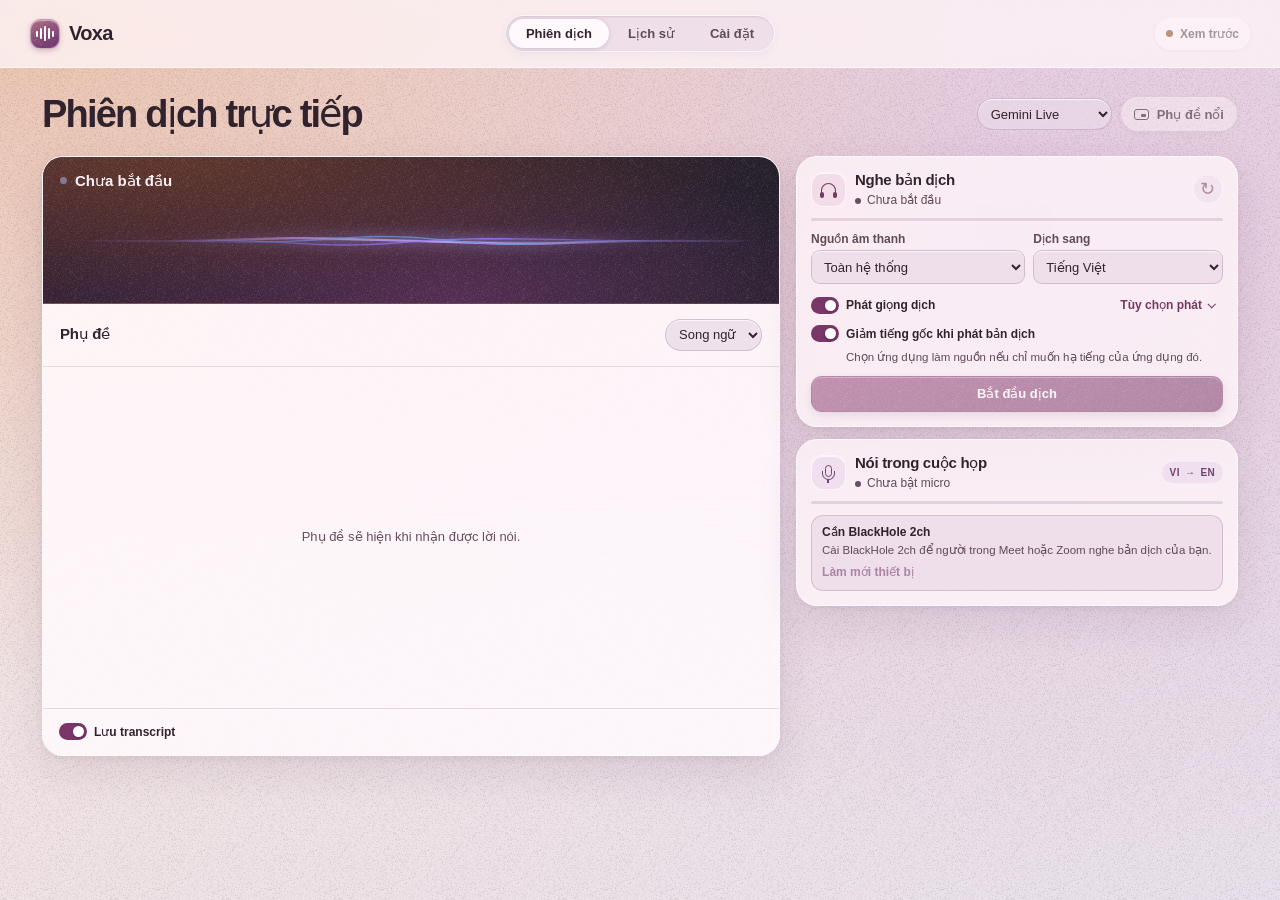
==== commit 739e82ca: "feat: add a Windows 11 preview with WASAPI and VB-CABLE" ====
--- a/ui/index.html
+++ b/ui/index.html
@@ -77,17 +77,17 @@
               <label class="switch"><input type="checkbox" id="listen-sound" checked> Phát giọng dịch</label>
               <button class="plain disclosure" id="playback-toggle" type="button" aria-expanded="false" aria-controls="playback-options">Tùy chọn phát <span aria-hidden="true"></span></button>
             </div>
-            <div class="duck-option">
+            <div class="duck-option" data-mac-only>
               <label class="switch"><input type="checkbox" id="duck-original" aria-describedby="duck-help" checked> Giảm tiếng gốc khi phát bản dịch</label>
               <p class="hint" id="duck-help">Chọn ứng dụng làm nguồn nếu chỉ muốn hạ tiếng của ứng dụng đó.</p>
             </div>
             <div class="reveal" id="playback-options" hidden>
               <div class="field-row">
-                <label>Phát qua<select id="speaker"><option value="">Mặc định của Mac</option></select></label>
+                <label>Phát qua<select id="speaker"><option value="">Mặc định hệ thống</option></select></label>
                 <label>Giọng dịch<select id="listen-voice"><option value="">Trực tiếp · Độ trễ thấp</option><optgroup label="Gemini" id="listen-gemini"><option>Kore</option><option>Puck</option><option>Charon</option><option>Aoede</option><option>Zephyr</option></optgroup><optgroup label="VieNeu-TTS · Trên Mac" id="listen-local" hidden></optgroup></select></label>
               </div>
               <button class="plain" id="listen-preview" type="button" hidden>Nghe thử giọng</button>
-              <button class="plain" id="test-listen-ducking" type="button" aria-describedby="duck-test-result">Thử giảm tiếng gốc</button>
+              <button class="plain" id="test-listen-ducking" data-mac-only type="button" aria-describedby="duck-test-result">Thử giảm tiếng gốc</button>
               <p class="hint" id="duck-test-result" role="status" hidden></p>
               <p class="hint" id="listen-route" hidden></p>
               <p class="hint" id="listen-latency" role="status" hidden></p>
@@ -102,8 +102,8 @@
             </div>
             <meter id="talk-meter" min="0" max="1" value="0" aria-label="Mức tín hiệu micro"></meter>
             <div class="route-empty" id="route-empty">
-              <strong id="route-state">Đang kiểm tra BlackHole</strong>
-              <p id="route-help">Voxa dùng BlackHole để gửi tiếng Anh vào Meet hoặc Zoom.</p>
+              <strong id="route-state">Đang kiểm tra thiết bị</strong>
+              <p id="route-help">Voxa dùng cáp âm thanh ảo để gửi tiếng Anh vào Meet hoặc Zoom.</p>
               <button class="plain" id="routing-refresh" type="button">Làm mới thiết bị</button>
             </div>
             <div id="talk-route" hidden>
@@ -126,15 +126,15 @@
                     <div><dt>VieNeu-TTS</dt><dd id="latency-vieneu" aria-label="Chưa có số đo">—</dd></div>
                   </dl>
                   <p id="latency-breakdown" class="hint" hidden></p>
-                  <p class="hint">Lượt gần nhất của mỗi giọng, đo đến ngõ ra BlackHole trên Mac.</p>
+                  <p class="hint" id="latency-location"></p>
                   <span id="latency-announcement" class="sr-only" role="status"></span>
                 </div>
-                <p class="hint">Thử trước khi vào họp. Hai tiếng bíp thu từ BlackHole sẽ phát lại qua loa hoặc tai nghe.</p>
+                <p class="hint" id="loopback-help"></p>
               </details>
               <details class="meeting-options" id="meeting-setup">
                 <summary>Thiết bị, giọng và chống vọng</summary>
                 <div class="field-row">
-                  <label>Micro của bạn<select id="microphone"><option value="">Mặc định của Mac</option></select></label>
+                  <label>Micro của bạn<select id="microphone"><option value="">Mặc định hệ thống</option></select></label>
                   <label>Gửi qua<select id="blackhole"></select></label>
                 </div>
                 <div id="talk-voices" class="field-row" hidden>
@@ -149,7 +149,7 @@
                   </select>
                 </label>
                 <label class="switch"><input id="quiet-listen" type="checkbox" checked> Tạm tắt tiếng chiều nghe trong lượt nói</label>
-                <p class="hint">Trong Meet hoặc Zoom, chọn BlackHole làm micro và tai nghe làm loa.</p>
+                <p class="hint" id="meeting-microphone-help"></p>
                 <p class="hint">Chọn loa nghe lại ở <button type="button" class="plain inline-action" id="choose-monitor">Tùy chọn phát</button>.</p>
               </details>
             </div>
@@ -158,7 +158,7 @@
       </div>
     </section>
     <section id="history" class="view" hidden aria-labelledby="history-title">
-      <div class="title-row"><div><h1 id="history-title" tabindex="-1">Lịch sử</h1><p>Transcript đã lưu trên Mac.</p></div><button class="secondary" id="reload-history">Làm mới</button></div>
+      <div class="title-row"><div><h1 id="history-title" tabindex="-1">Lịch sử</h1><p>Transcript đã lưu trên máy.</p></div><button class="secondary" id="reload-history">Làm mới</button></div>
       <p id="history-message" class="message" role="status" hidden></p>
       <div class="history-layout">
         <ul id="history-list" class="history-list" aria-label="Phiên đã lưu"></ul>
@@ -179,7 +179,7 @@
       <form method="dialog">
         <h2 id="history-delete-title">Xóa phiên đã lưu?</h2>
         <p id="history-delete-preview" class="history-delete-preview"></p>
-        <p id="history-delete-description">Transcript của phiên này sẽ bị xóa khỏi Mac.</p>
+        <p id="history-delete-description">Transcript của phiên này sẽ bị xóa khỏi máy.</p>
         <div class="history-delete-actions">
           <button class="secondary" value="cancel" autofocus>Hủy</button>
           <button class="secondary danger" value="delete">Xóa phiên</button>
@@ -190,7 +190,7 @@
       <div class="title-row"><div><h1 id="settings-title" tabindex="-1">Cài đặt</h1><p>Giọng dịch, kết nối Gemini và trợ lý.</p></div></div>
       <p id="settings-message" class="message" role="status" hidden></p>
       <div class="settings-grid">
-        <section class="control-card settings-card vieneu-card" aria-labelledby="vieneu-title">
+        <section class="control-card settings-card vieneu-card" data-mac-only aria-labelledby="vieneu-title">
           <div class="vieneu-heading">
             <div><h2 id="vieneu-title">VieNeu-TTS</h2><p id="vieneu-status" role="status">Đang kiểm tra bộ giọng trên Mac…</p></div>
             <button class="secondary" id="vieneu-refresh" type="button">Làm mới giọng</button>
@@ -219,7 +219,7 @@
         </section>
         <section class="control-card settings-card">
           <h2>Gemini API</h2>
-          <p>Key được lưu trong macOS Keychain. Gemini nhận âm thanh để dịch và nhận transcript khi bạn yêu cầu tóm tắt.</p>
+          <p>Key được giữ trong kho bảo mật của hệ điều hành. Gemini nhận âm thanh để dịch và nhận transcript khi bạn yêu cầu tóm tắt.</p>
           <form id="key-form">
             <label>Gemini API key<input type="password" id="key" required autocomplete="off" spellcheck="false" placeholder="Dán key của bạn"></label>
             <div class="group"><button class="primary" type="submit">Lưu API key</button><button class="plain danger" id="forget-key" type="button">Xóa key</button></div>
@@ -228,7 +228,7 @@
         </section>
         <section class="control-card settings-card">
           <h2>Soniox API</h2>
-          <p>Nhập key từ Soniox Console cho phụ đề và giọng dịch. Voxa lưu key trong macOS Keychain.</p>
+          <p>Nhập key từ Soniox Console cho phụ đề và giọng dịch. Voxa giữ key trong kho bảo mật của hệ điều hành.</p>
           <form id="soniox-key-form">
             <label>Soniox API key<input type="password" id="soniox-key" required autocomplete="off" spellcheck="false" placeholder="Dán key của bạn"></label>
             <div class="group"><button class="primary" type="submit">Lưu key Soniox</button><button class="plain danger" id="forget-soniox" type="button">Xóa key</button></div>
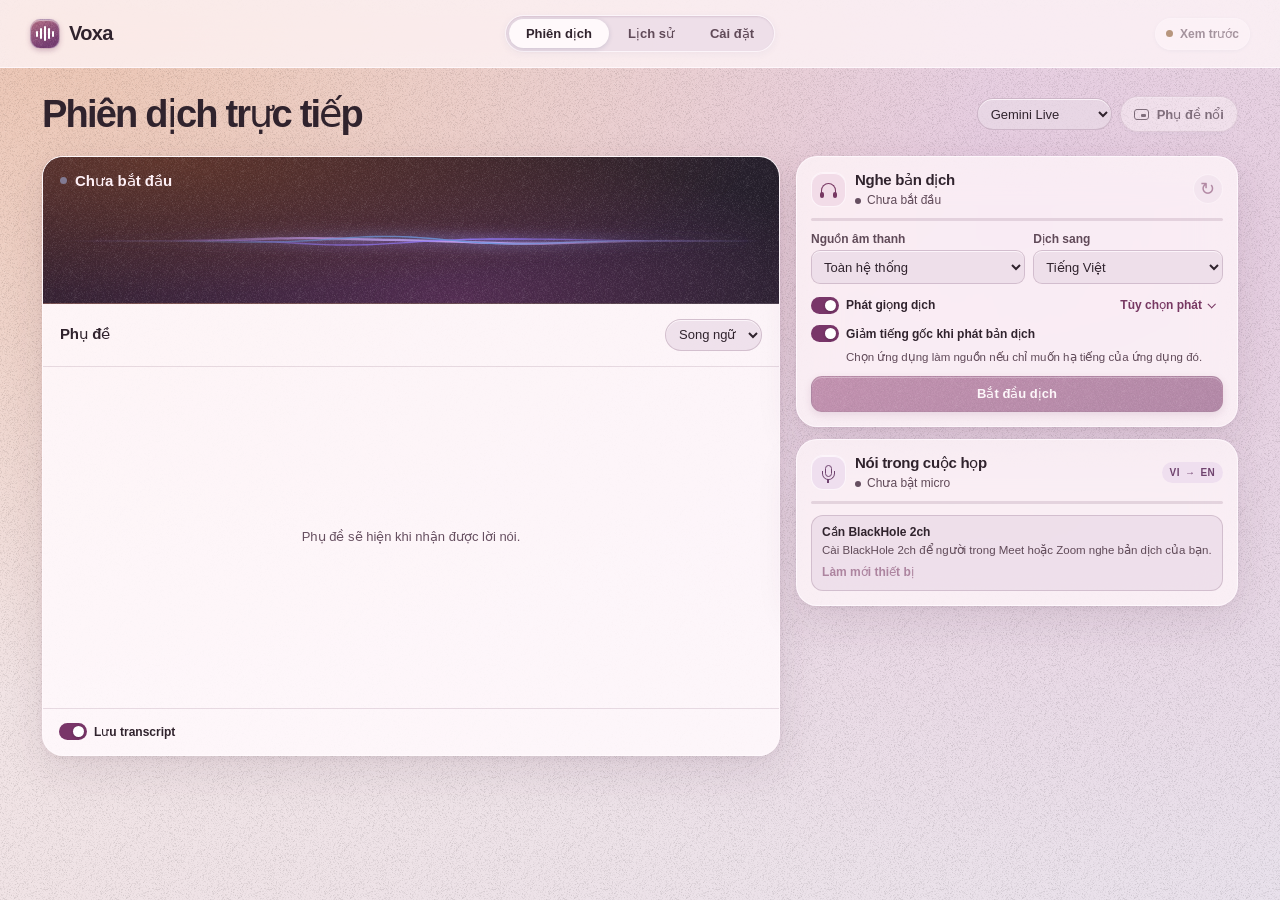
==== commit a74014de: "fix: remember transcript preference and page older sessions" ====
--- a/ui/index.html
+++ b/ui/index.html
@@ -161,11 +161,14 @@
       <div class="title-row"><div><h1 id="history-title" tabindex="-1">Lịch sử</h1><p>Transcript đã lưu trên máy.</p></div><button class="secondary" id="reload-history">Làm mới</button></div>
       <p id="history-message" class="message" role="status" hidden></p>
       <div class="history-layout">
-        <ul id="history-list" class="history-list" aria-label="Phiên đã lưu"></ul>
+        <div>
+          <ul id="history-list" class="history-list" aria-label="Phiên đã lưu"></ul>
+          <button class="plain full" id="history-more" type="button" hidden>Xem phiên cũ hơn</button>
+        </div>
         <section class="history-detail">
           <div class="panel-heading"><h2 id="history-session-title">Chọn một phiên</h2></div>
           <div id="history-actions" class="history-actions" hidden>
-            <label class="compact"><span class="sr-only">Định dạng xuất</span><select id="format"><option value="txt">TXT</option><option value="srt">SRT</option><option value="md">Markdown</option></select></label>
+            <label class="compact"><span class="sr-only">Định dạng xuất</span><select id="format"><option value="txt">TXT</option><option value="srt">SRT · Thời gian phiên Voxa</option><option value="md">Markdown</option></select></label>
             <button class="secondary" id="export">Xuất transcript</button>
             <button class="secondary" id="summarize">Tóm tắt cuộc họp</button>
             <button class="plain danger" id="delete">Xóa</button>
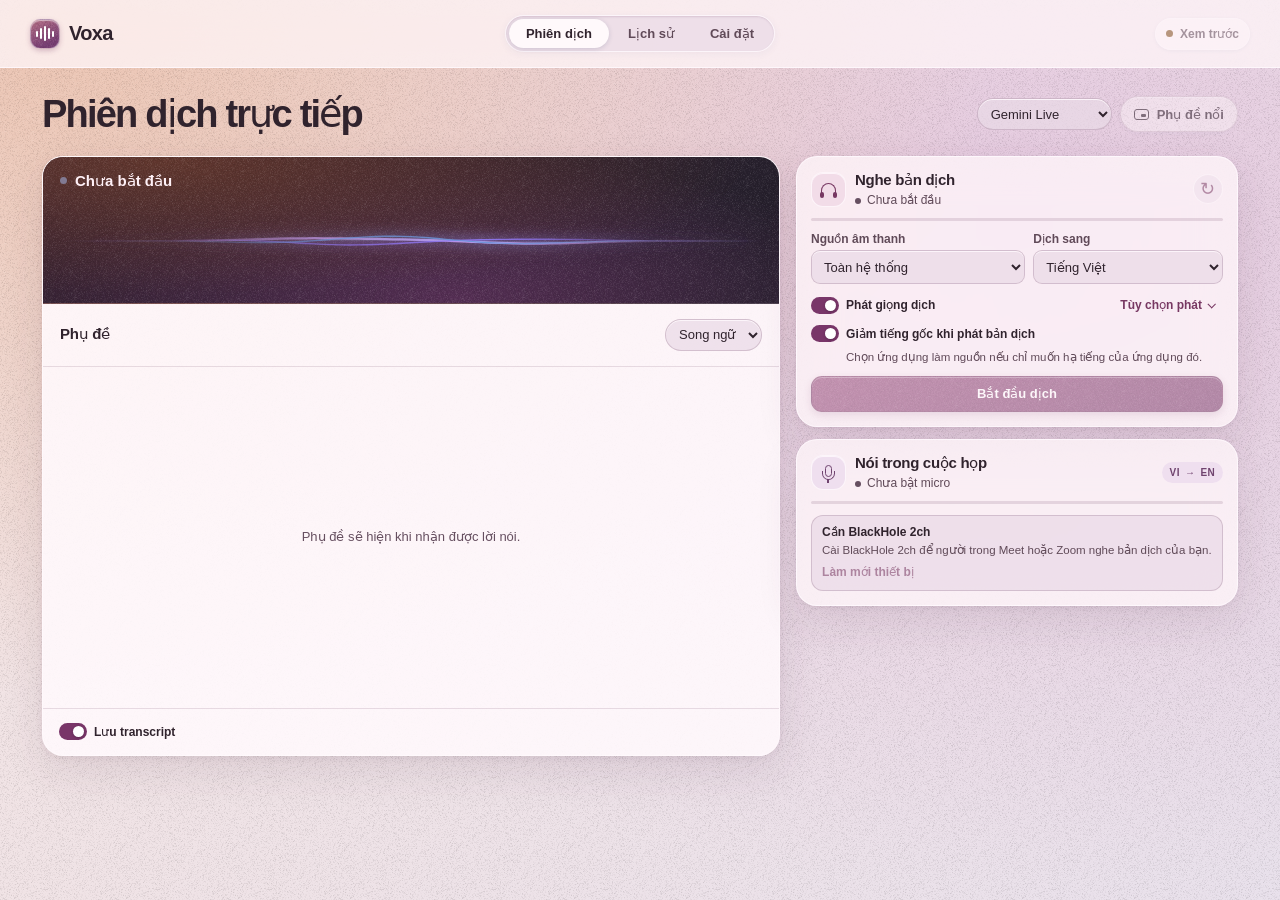
==== commit df968873: "fix: isolate live socket writes and report dropped audio" ====
--- a/ui/index.html
+++ b/ui/index.html
@@ -91,6 +91,7 @@
               <p class="hint" id="duck-test-result" role="status" hidden></p>
               <p class="hint" id="listen-route" hidden></p>
               <p class="hint" id="listen-latency" role="status" hidden></p>
+              <p class="hint" id="listen-health" hidden></p>
             </div>
             <button id="listen-toggle" class="primary full" type="button">Bắt đầu dịch</button>
           </section>
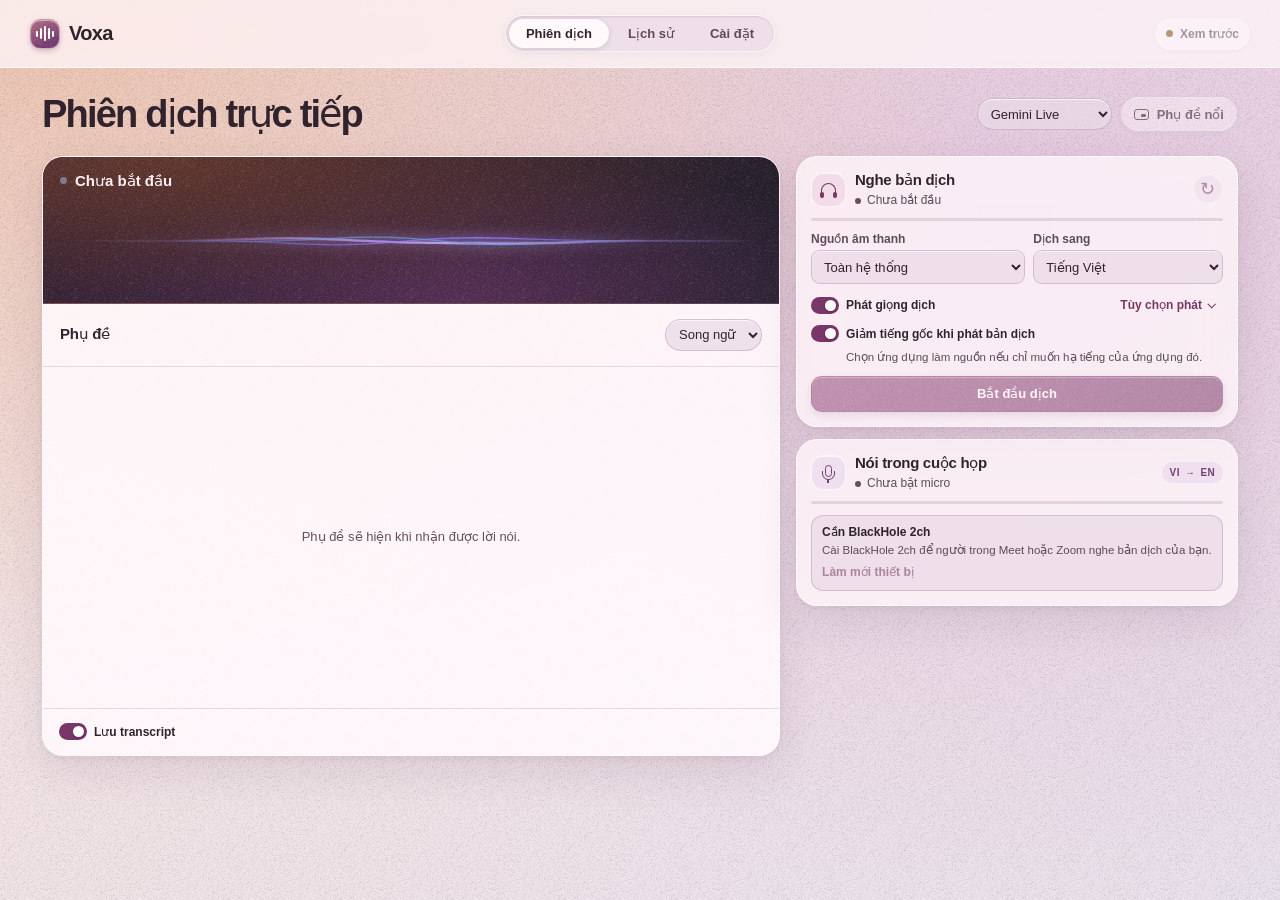
==== commit 13074ac3: "feat: guide meeting audio setup and test speech detection" ====
--- a/ui/index.html
+++ b/ui/index.html
@@ -111,14 +111,48 @@
               <p id="talk-device-summary" class="device-summary"></p>
               <p class="hint route-warning" id="route-warning" role="status" hidden></p>
               <button id="talk-toggle" class="primary full" type="button">Bật dịch micro</button>
+              <details class="meeting-options" id="meeting-setup">
+                <summary>Thiết lập micro cho Meet / Zoom</summary>
+                <ol class="meeting-setup-steps">
+                  <li>
+                    <strong>Chọn micro và cáp</strong>
+                    <div class="field-row">
+                      <label>Micro của bạn<select id="microphone"><option value="">Mặc định hệ thống</option></select></label>
+                      <label>Gửi qua<select id="blackhole"></select></label>
+                    </div>
+                    <label class="meeting-setting">Độ nhạy micro
+                      <select id="mic-sensitivity">
+                        <option value="sensitive">Nhạy · nói nhỏ</option>
+                        <option value="balanced" selected>Cân bằng</option>
+                        <option value="noisy">Lọc nền mạnh hơn</option>
+                      </select>
+                    </label>
+                    <button class="secondary" id="test-microphone" type="button">Thử nhận giọng</button>
+                    <p id="microphone-test-result" class="hint" role="status" hidden></p>
+                  </li>
+                  <li>
+                    <strong>Nghe lại qua cáp</strong>
+                    <p class="hint" id="loopback-help"></p>
+                    <div class="meeting-tests">
+                      <button class="secondary" id="test-loopback" type="button">Nghe lại BlackHole</button>
+                      <button class="plain" id="test-blackhole" type="button">Gửi âm thử</button>
+                    </div>
+                    <p class="hint">Chọn loa nghe lại ở <button type="button" class="plain inline-action" id="choose-monitor">Tùy chọn phát</button>.</p>
+                    <p id="meeting-test-result" class="hint" role="status" hidden></p>
+                  </li>
+                  <li>
+                    <strong>Chọn micro trong Meet hoặc Zoom</strong>
+                    <p class="hint" id="meeting-microphone-help"></p>
+                  </li>
+                </ol>
+                <div id="talk-voices" class="field-row" hidden>
+                  <label>Giọng tiếng Anh<select id="talk-voice"><option value="">Trực tiếp · Gemini</option><optgroup label="VieNeu-TTS · Trên Mac" id="talk-local"></optgroup></select></label>
+                  <button class="plain" id="talk-preview" type="button" hidden>Nghe thử giọng</button>
+                </div>
+                <label class="switch"><input id="quiet-listen" type="checkbox" checked> Tạm tắt tiếng chiều nghe trong lượt nói</label>
+              </details>
               <details class="meeting-options meeting-diagnostics" id="meeting-diagnostics">
-                <summary>Kiểm tra âm thanh và độ trễ</summary>
-                <div class="meeting-tests">
-                  <button class="secondary" id="test-microphone" type="button">Thử micro</button>
-                  <button class="secondary" id="test-loopback" type="button">Nghe lại BlackHole</button>
-                  <button class="plain" id="test-blackhole" type="button">Gửi âm thử</button>
-                </div>
-                <p id="meeting-test-result" class="hint" role="status" hidden></p>
+                <summary>Độ trễ lượt nói</summary>
                 <div class="latency" aria-labelledby="latency-title">
                   <h3 id="latency-title">Thả phím đến lúc phát</h3>
                   <dl>
@@ -130,28 +164,6 @@
                   <p class="hint" id="latency-location"></p>
                   <span id="latency-announcement" class="sr-only" role="status"></span>
                 </div>
-                <p class="hint" id="loopback-help"></p>
-              </details>
-              <details class="meeting-options" id="meeting-setup">
-                <summary>Thiết bị, giọng và chống vọng</summary>
-                <div class="field-row">
-                  <label>Micro của bạn<select id="microphone"><option value="">Mặc định hệ thống</option></select></label>
-                  <label>Gửi qua<select id="blackhole"></select></label>
-                </div>
-                <div id="talk-voices" class="field-row" hidden>
-                  <label>Giọng tiếng Anh<select id="talk-voice"><option value="">Trực tiếp · Gemini</option><optgroup label="VieNeu-TTS · Trên Mac" id="talk-local"></optgroup></select></label>
-                  <button class="plain" id="talk-preview" type="button" hidden>Nghe thử giọng</button>
-                </div>
-                <label class="meeting-setting">Độ nhạy micro
-                  <select id="mic-sensitivity">
-                    <option value="sensitive">Nhạy · nói nhỏ</option>
-                    <option value="balanced" selected>Cân bằng</option>
-                    <option value="noisy">Lọc nền mạnh hơn</option>
-                  </select>
-                </label>
-                <label class="switch"><input id="quiet-listen" type="checkbox" checked> Tạm tắt tiếng chiều nghe trong lượt nói</label>
-                <p class="hint" id="meeting-microphone-help"></p>
-                <p class="hint">Chọn loa nghe lại ở <button type="button" class="plain inline-action" id="choose-monitor">Tùy chọn phát</button>.</p>
               </details>
             </div>
           </section>
--- a/ui/style.css
+++ b/ui/style.css
@@ -272,7 +272,8 @@
 .lane-status::before { content: ""; display: inline-block; width: 6px; height: 6px; flex: 0 0 6px; border-radius: 50%; background: var(--quiet); }
 .lane[data-state="translating"] .lane-status::before, .lane[data-state="listening"] .lane-status::before,
 .lane[data-state="ready"] .lane-status::before, .lane[data-state="speaking"] .lane-status::before,
-.lane[data-state="waiting_speech"] .lane-status::before, .lane[data-state="replying"] .lane-status::before { background: var(--green); }
+.lane[data-state="waiting_speech"] .lane-status::before, .lane[data-state="replying"] .lane-status::before,
+.lane[data-state="playing_reply"] .lane-status::before { background: var(--green); }
 .lane[data-state="error"] .lane-status::before, .lane[data-state="no_signal"] .lane-status::before { background: var(--amber); }
 .direction { padding: 4px 8px; border-radius: 100px; background: var(--violet-tint); color: var(--violet); font-size: 10px; line-height: 1.3; font-weight: 730; white-space: nowrap; letter-spacing: .035em; }
 .direction span { margin-inline: 2px; }
@@ -407,3 +408,9 @@
   .voice-stage, .overlay { background: #33242f; }
   .top, .control-card, .history-list { -webkit-backdrop-filter: none; backdrop-filter: none; background: var(--surface); }
 }
+
+.meeting-setup-steps { display: grid; gap: 10px; margin: 10px 0; padding-inline-start: 20px; }
+.meeting-setup-steps > li::marker { color: var(--accent); font-weight: 650; }
+.meeting-setup-steps > li { padding-inline-start: 3px; }
+.meeting-setup-steps .field-row { margin-top: 6px; }
+.meeting-setup-steps .hint { margin-top: 5px; }
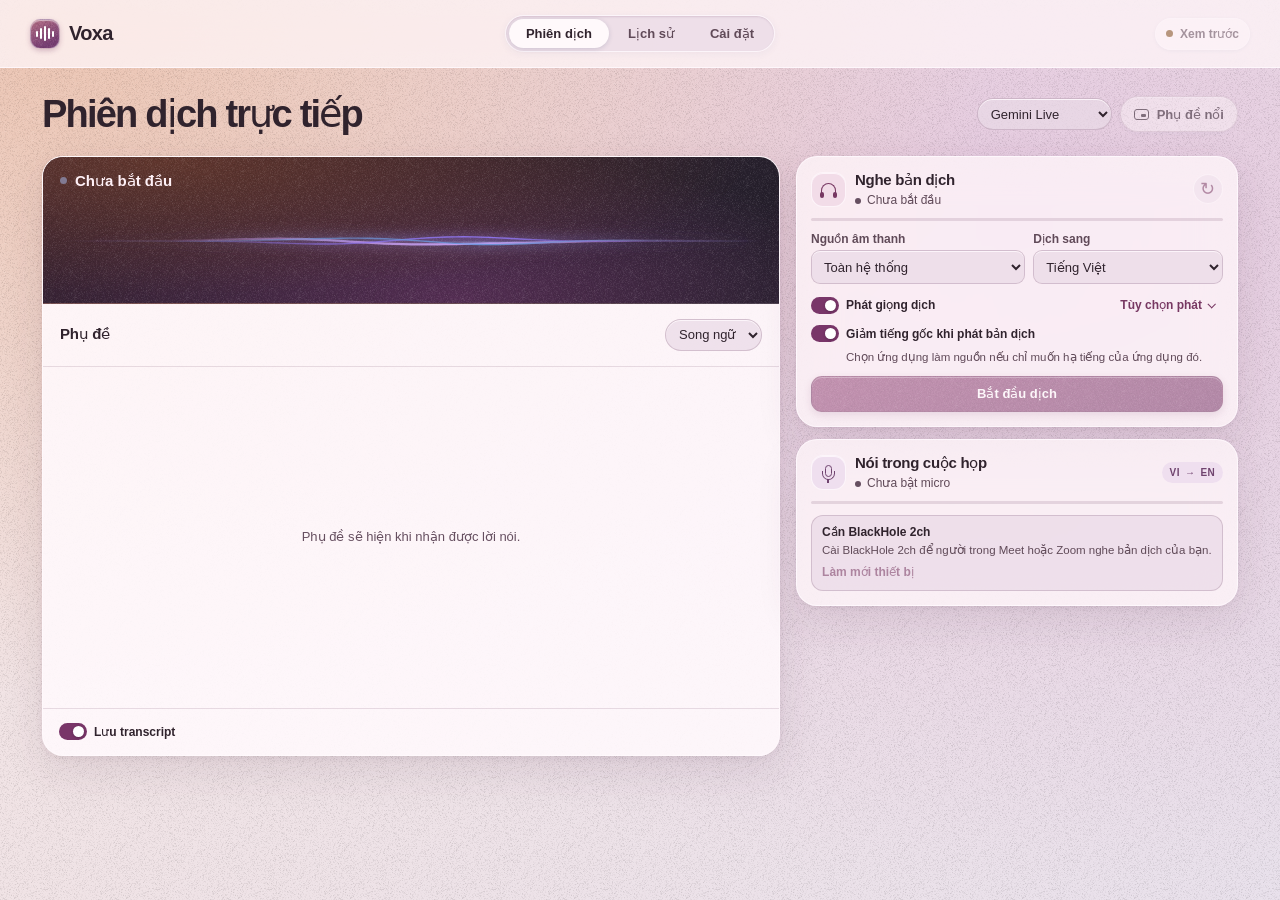
==== commit 3be13830: "fix: make voice fallback and credential revocation visible and testable" ====
--- a/ui/index.html
+++ b/ui/index.html
@@ -93,6 +93,7 @@
               <p class="hint" id="listen-latency" role="status" hidden></p>
               <p class="hint" id="listen-health" hidden></p>
             </div>
+            <p class="hint" id="listen-voice-mode" role="status" hidden></p>
             <button id="listen-toggle" class="primary full" type="button">Bắt đầu dịch</button>
           </section>
           <section id="talk-card" class="control-card lane" aria-labelledby="talk-title">
@@ -110,6 +111,7 @@
             <div id="talk-route" hidden>
               <p id="talk-device-summary" class="device-summary"></p>
               <p class="hint route-warning" id="route-warning" role="status" hidden></p>
+              <p class="hint" id="talk-voice-mode" role="status" hidden></p>
               <button id="talk-toggle" class="primary full" type="button">Bật dịch micro</button>
               <details class="meeting-options" id="meeting-setup">
                 <summary>Thiết lập micro cho Meet / Zoom</summary>
